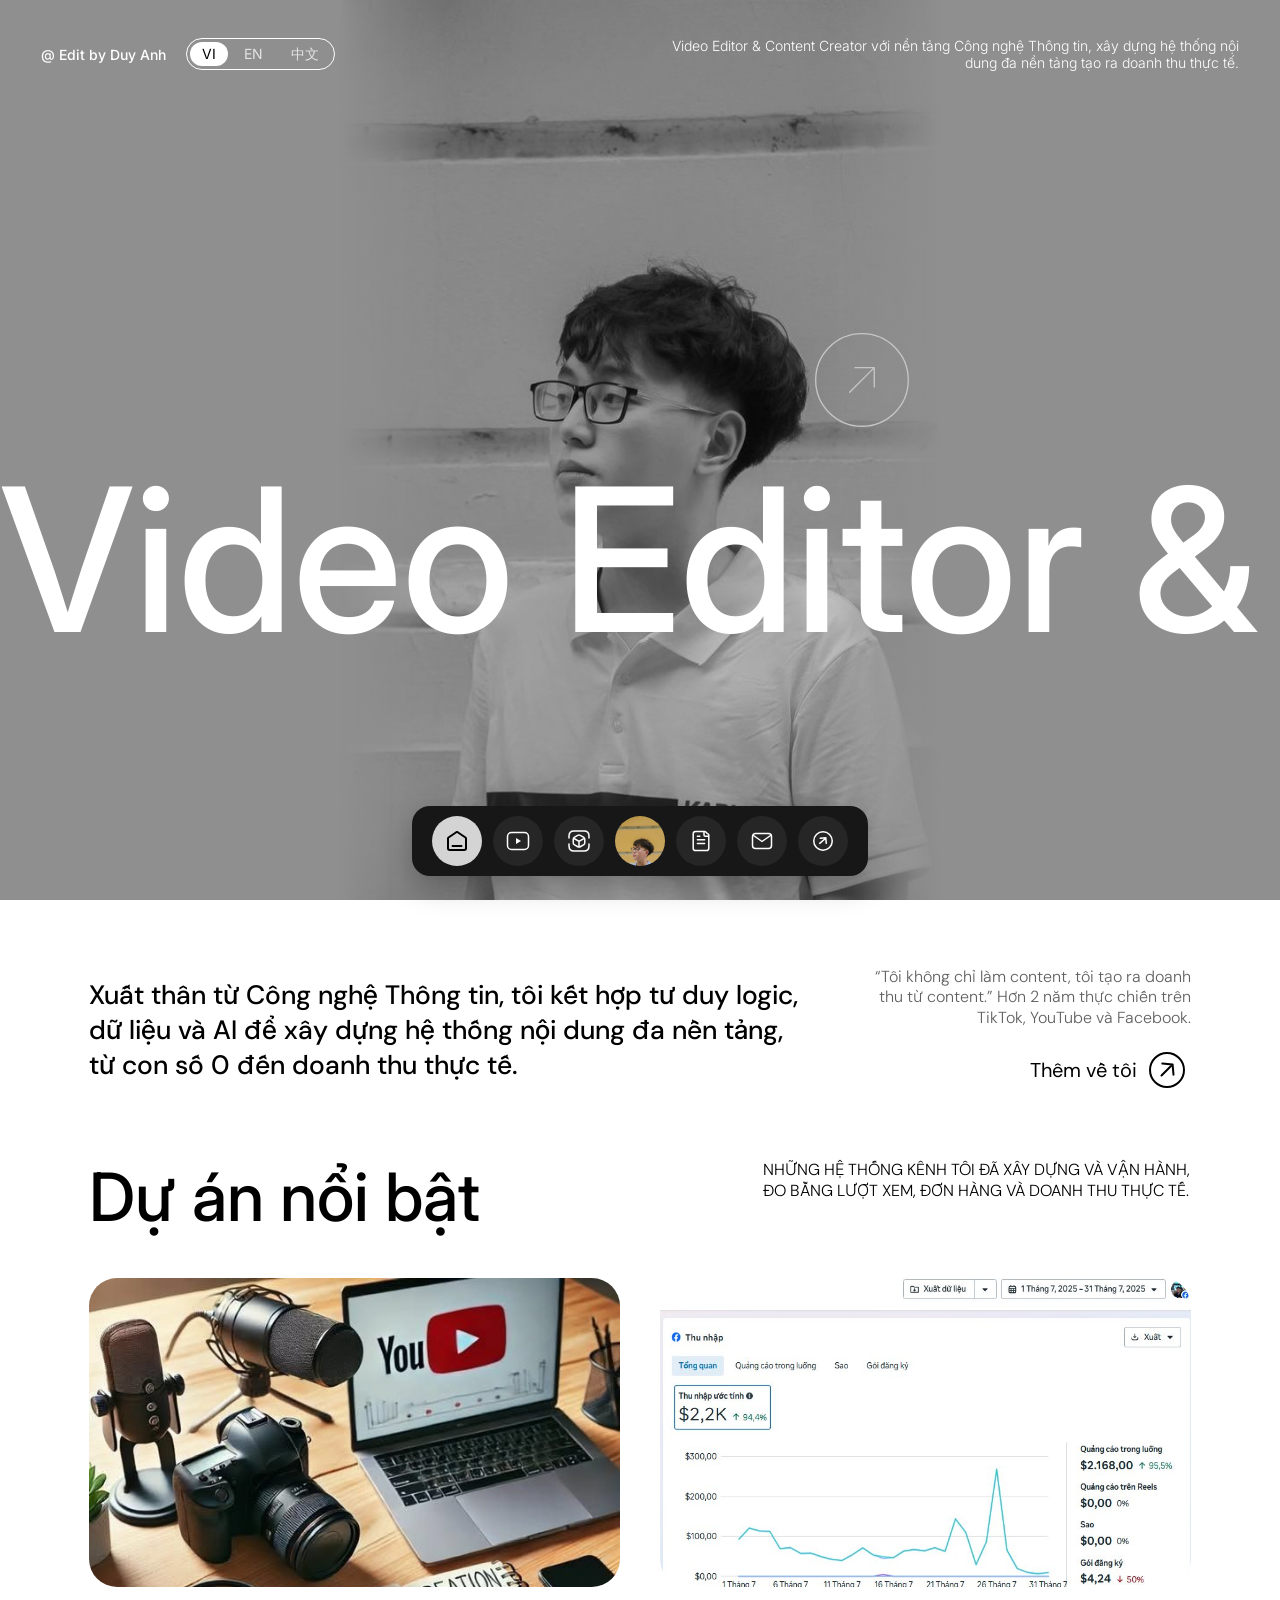
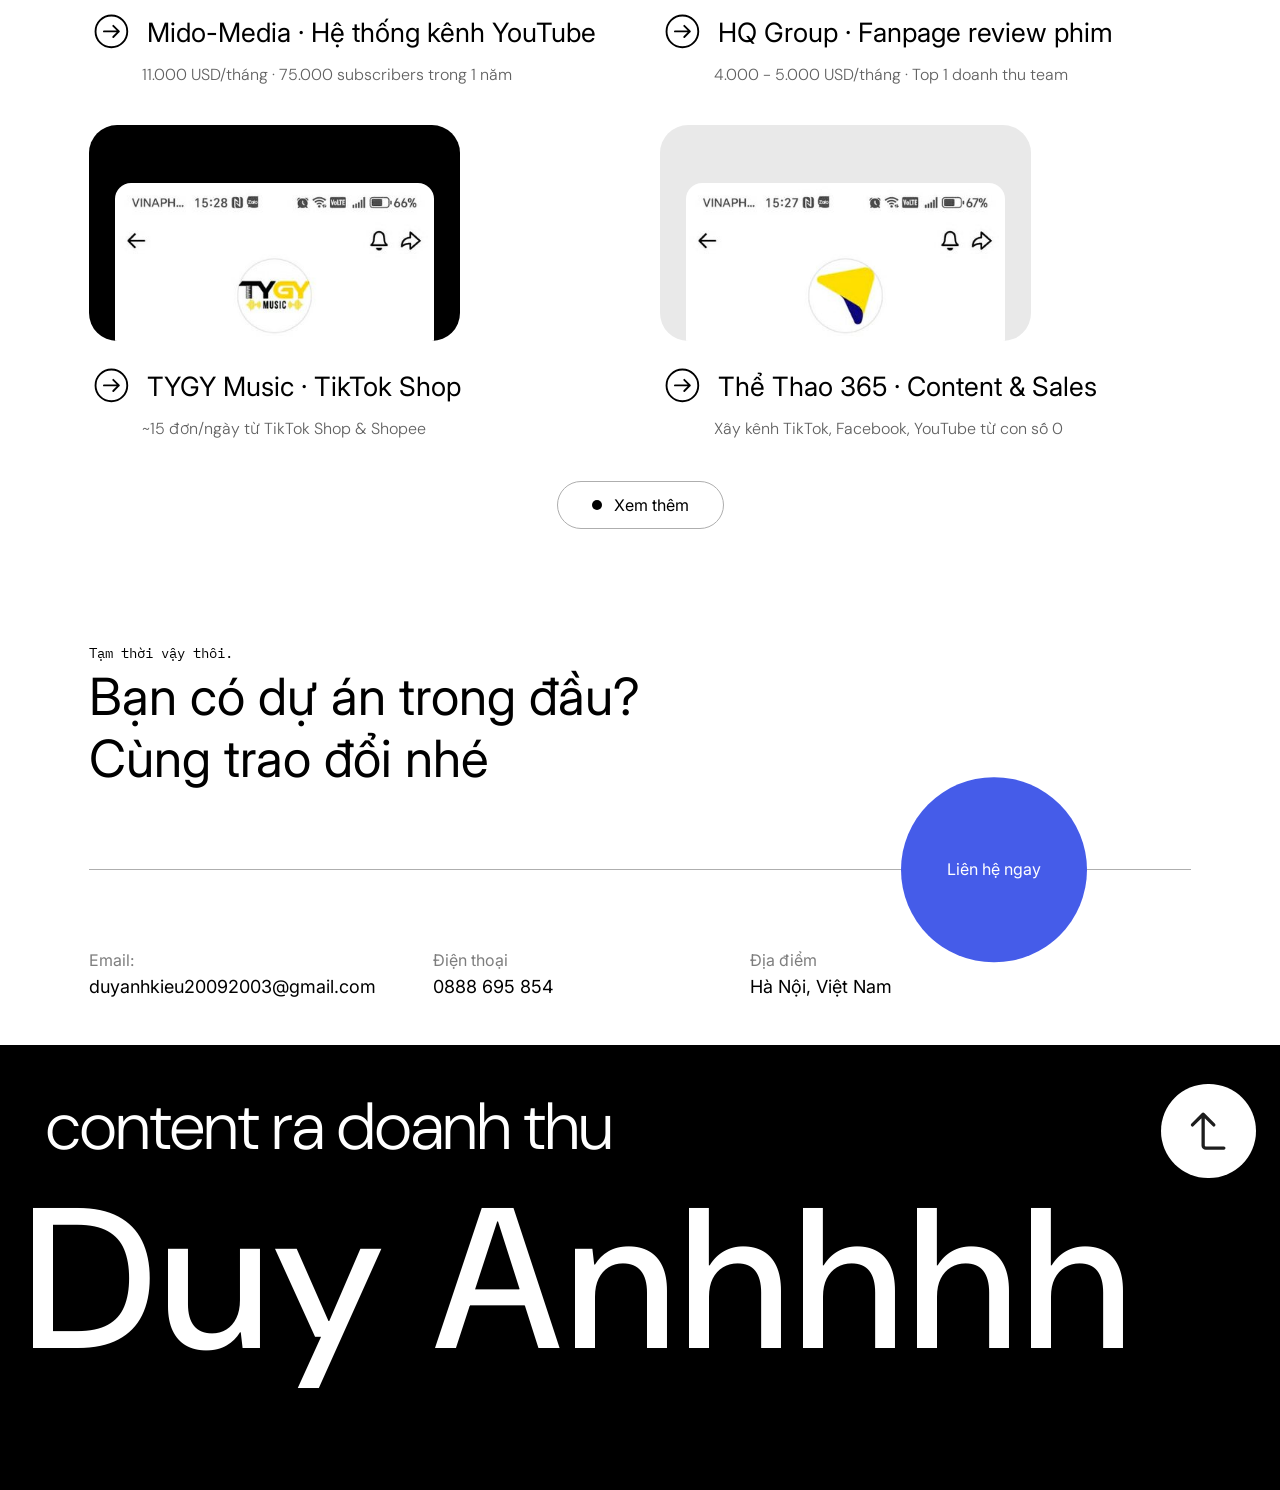
==== index.html @ e6db09b1 "Add Duy Anh portfolio site Three static pages (Home, Skills, Projects) following the Figma Portfolio" ====
<!doctype html>
<html lang="vi">
<head>
  <meta charset="utf-8">
  <meta name="viewport" content="width=device-width, initial-scale=1">
  <title>Kiều Khánh Duy Anh · Video Editor & Content Creator</title>
  <meta name="description" content="Portfolio của Kiều Khánh Duy Anh: Video Editor, Social Media & Content Creator tại Hà Nội.">
  <meta property="og:title" content="Kiều Khánh Duy Anh · Video Editor & Content Creator">
  <meta property="og:image" content="assets/img/portrait.jpg">
  <link rel="preconnect" href="https://fonts.googleapis.com">
  <link rel="preconnect" href="https://fonts.gstatic.com" crossorigin>
  <link href="https://fonts.googleapis.com/css2?family=DM+Sans:opsz,wght@9..40,300;9..40,400;9..40,500&family=IBM+Plex+Mono&family=Inter:wght@300;400;500&family=Noto+Sans+SC:wght@300;400;500&display=swap" rel="stylesheet">
  <link rel="stylesheet" href="styles.css">
</head>
<body data-page="home" id="top">

<!-- Figma: Home / Frame 15 -->
<header class="hero">
  <img class="hero__bg" src="assets/img/portrait.jpg" alt="Kiều Khánh Duy Anh">
  <div class="topbar" data-partial="topbar"></div>
  <a class="hero__arrow" href="projects.html" data-i18n-aria="nav.projects">
    <svg viewBox="0 0 141 141" fill="none"><circle cx="70.5" cy="70.5" r="69.5" stroke="currentColor" stroke-width="2"/><path d="M52 89 89 52M60 52h29v29" stroke="currentColor" stroke-width="2" stroke-linecap="round" stroke-linejoin="round"/></svg>
  </a>
  <div class="marquee" aria-hidden="true">
    <div class="marquee__track">
      <span><span data-i18n="hero.marquee"></span>&nbsp;·&nbsp;</span><span><span data-i18n="hero.marquee"></span>&nbsp;·&nbsp;</span>
    </div>
  </div>
  <h1 class="sr-only">Kiều Khánh Duy Anh · Video Editor &amp; Content Creator</h1>
</header>

<nav class="dock" data-partial="dock"></nav>

<main>
  <!-- Figma: Frame 13 -->
  <section class="section intro" id="about">
    <p class="intro__lead" data-i18n="intro.lead"></p>
    <div class="intro__side">
      <p class="intro__note" data-i18n="intro.note"></p>
      <a class="link-arrow" href="skills.html"><span data-i18n="intro.more"></span>
        <svg class="icon-circle" viewBox="0 0 48 48" fill="none"><circle cx="24" cy="24" r="17" stroke="currentColor" stroke-width="2"/><path d="M18.5 29.5 29.5 18.5m-10.2-1 10.3.9.9 10.3" stroke="currentColor" stroke-width="2" stroke-linecap="round" stroke-linejoin="round"/></svg>
      </a>
    </div>
  </section>

  <!-- Figma: Frame 18 (Impressive Works + Projects Grid) -->
  <section class="section works" id="works">
    <div class="section-head">
      <h2 class="display" data-i18n="works.title"></h2>
      <p class="caps-note" data-i18n="works.note"></p>
    </div>
    <div class="works__grid" data-works></div>
    <a class="btn-pill" href="projects.html"><span class="dot"></span><span data-i18n="works.explore"></span></a>
  </section>

  <!-- Figma: Frame 26 -->
  <section class="section contact" id="contact" data-partial="contact"></section>
</main>

<!-- Figma: Frame 27 -->
<footer class="footer" data-partial="footer"></footer>
<dialog class="lightbox" data-partial="lightbox"></dialog>

<script src="i18n.js"></script>
<script src="main.js"></script>
</body>
</html>
---- styles.css ----
/* Design tokens taken from the Figma "Portfolio (Community)" file.
   Figma canvas is 1920px wide; sizes scale with the viewport and clamp on small screens. */
:root {
  --c-black: #000;
  --c-white: #fff;
  --c-text-muted: #616161;
  --c-label: #7e7e7e;
  --c-border: #aeaeae;
  --c-dock: #171717;
  --c-dock-btn: #262626;
  --c-dock-active: #d4d4d4;
  --c-card-dark: #1e1e1e;
  --c-pill-dark: #141414;
  --c-card-text: #aaa;
  --c-accent: #455ce9;

  --f-display: "Inter", system-ui, sans-serif;
  --f-body: "DM Sans", "Inter", system-ui, sans-serif;
  --f-mono: "IBM Plex Mono", ui-monospace, monospace;

  --gutter: clamp(16px, 6.93vw, 133px);   /* 133 / 1920 */
  --section-y: clamp(56px, 5.2vw, 100px); /* 100 / 1920 */
  --r-card: clamp(20px, 2.19vw, 42px);    /* 42 / 1920 */
  --r-skill: clamp(20px, 1.67vw, 32px);
  --r-pill: 200px;

  --fs-display: clamp(44px, 5.21vw, 100px);
  --fs-lead: clamp(22px, 2.08vw, 40px);
  --fs-note: clamp(16px, 1.15vw, 22px);
  --fs-work: clamp(20px, 2.08vw, 40px);
  --fs-contact: clamp(36px, 4.01vw, 77px);
}

*, *::before, *::after { box-sizing: border-box; }
html { scroll-behavior: smooth; }
body {
  margin: 0;
  background: var(--c-white);
  color: var(--c-black);
  font-family: var(--f-body);
  -webkit-font-smoothing: antialiased;
  overflow-x: hidden;
}
img { display: block; max-width: 100%; }
a { color: inherit; text-decoration: none; }
button { font: inherit; color: inherit; background: none; border: 0; padding: 0; cursor: pointer; text-align: left; }
h1, h2, h3, p, ul, ol, dl, dd { margin: 0; }
ul, ol { padding: 0; list-style: none; }
.sr-only { position: absolute; width: 1px; height: 1px; overflow: hidden; clip: rect(0 0 0 0); white-space: nowrap; }
.mono { font-family: var(--f-mono); font-size: clamp(14px, 1.04vw, 20px); }

.section { padding: var(--section-y) var(--gutter); }
.section-head {
  display: flex; justify-content: space-between; align-items: flex-start; gap: 32px;
  margin-bottom: clamp(32px, 3.44vw, 66px);
}
.display { font-family: var(--f-display); font-weight: 500; font-size: var(--fs-display); line-height: 1.1; }
.caps-note {
  font-weight: 300; font-size: var(--fs-note); text-transform: uppercase;
  max-width: 428px; line-height: 1.3;
}
.icon-circle { width: 48px; height: 48px; flex: none; }

/* ---------- Hero ---------- */
.hero {
  position: relative; height: min(100svh, 972px); min-height: 560px;
  overflow: hidden; background: #8f8f8f; color: var(--c-white);
}
/* Source portrait is 598px wide: keep it centred at full height instead of stretching it. */
.hero__bg {
  position: absolute; left: 50%; bottom: 0; transform: translateX(-50%);
  height: 100%; width: auto; max-width: none; object-fit: cover;
  filter: grayscale(1) contrast(1.05) brightness(.82);
  -webkit-mask-image: linear-gradient(90deg, transparent, #000 18%, #000 82%, transparent);
          mask-image: linear-gradient(90deg, transparent, #000 18%, #000 82%, transparent);
}
.topbar {
  position: relative; z-index: 2;
  display: flex; justify-content: space-between; gap: 24px;
  padding: 37px clamp(16px, 3.2vw, 61px) 0;
  font-family: var(--f-display); font-size: clamp(14px, 1.04vw, 20px);
  color: var(--c-white);
}
.topbar--page { padding-top: clamp(24px, 2.45vw, 47px); }
.topbar--light { color: var(--c-black); }
.topbar__left { display: flex; align-items: center; gap: 20px; flex-wrap: wrap; }
.topbar__brand { font-weight: 500; white-space: nowrap; }
.lang { display: flex; gap: 4px; padding: 3px; border-radius: var(--r-pill); border: 1px solid currentColor; }
.lang button {
  padding: 4px 12px; border-radius: var(--r-pill); font-size: 14px; line-height: 1.2;
  opacity: .75; transition: background .2s, color .2s, opacity .2s;
}
.lang button:hover { opacity: 1; }
.lang button[aria-pressed="true"] { opacity: 1; background: var(--c-white); color: var(--c-black); }
.topbar--light .lang button[aria-pressed="true"] { background: var(--c-black); color: var(--c-white); }
.topbar__tagline { font-weight: 300; text-align: right; max-width: 600px; }
.hero__arrow {
  position: absolute; z-index: 2; left: 63.7%; top: 37%;
  width: clamp(72px, 7.34vw, 141px); color: #c6c6c6; transition: transform .3s, color .3s;
}
.hero__arrow:hover { transform: rotate(45deg); color: var(--c-white); }
.marquee {
  position: absolute; z-index: 1; left: 0; right: 0; top: 48.8%;
  overflow: hidden; pointer-events: none;
}
.marquee__track {
  display: flex; width: max-content; animation: marquee 28s linear infinite;
  font-family: var(--f-display); font-weight: 500;
  font-size: clamp(110px, 15.63vw, 300px); line-height: 1.2; white-space: nowrap;
}
@keyframes marquee { to { transform: translateX(-50%); } }

/* ---------- Dock ---------- */
.dock {
  position: fixed; z-index: 50; left: 50%; bottom: 24px; transform: translateX(-50%);
  display: flex; gap: 11px; padding: 10px 20px;
  background: var(--c-dock); border-radius: 18px;
  box-shadow: 0 10px 30px rgba(0,0,0,.25);
}
.dock__btn {
  width: 50px; height: 50px; border-radius: 31px; flex: none;
  display: grid; place-items: center;
  background: var(--c-dock-btn); color: var(--c-white);
  transition: background .2s, color .2s, transform .2s;
}
.dock__btn svg { width: 24px; height: 24px; }
.dock__btn:hover { transform: translateY(-3px); }
.dock__btn.is-active { background: var(--c-dock-active); color: var(--c-black); }
.dock__btn--avatar { overflow: hidden; background: none; }
.dock__btn--avatar img { width: 100%; height: 100%; object-fit: cover; }
.dock__btn--avatar.is-active { outline: 2px solid var(--c-dock-active); }

/* ---------- Intro ---------- */
.intro {
  display: flex; justify-content: space-between; align-items: center; gap: 48px;
  padding-top: var(--section-y); padding-bottom: 0;
}
.intro__lead { font-weight: 500; font-size: var(--fs-lead); line-height: 1.3; max-width: 1015px; }
.intro__side { max-width: 487px; display: flex; flex-direction: column; align-items: flex-end; gap: 17px; }
.intro__note { font-weight: 300; font-size: var(--fs-note); color: var(--c-text-muted); text-align: right; line-height: 1.3; }
.link-arrow {
  display: inline-flex; align-items: center; gap: 6px;
  font-size: clamp(20px, 1.56vw, 30px);
}
.link-arrow:hover .icon-circle { transform: rotate(45deg); }
.link-arrow .icon-circle { transition: transform .3s; }

/* ---------- Works ---------- */
.works__grid { display: grid; grid-template-columns: 1fr 1fr; gap: 40px; }
.work { display: flex; flex-direction: column; gap: 22px; min-width: 0; }
.work__media {
  display: grid; place-items: center; aspect-ratio: 807 / 470;
  border-radius: var(--r-card); overflow: hidden; background: var(--c-black);
}
.work__media img { width: 100%; height: 100%; object-fit: cover; transition: transform .6s; }
.work:hover .work__media img { transform: scale(1.04); }
.work__media--phone img { width: auto; height: 86%; object-fit: contain; border-radius: 16px; }
.work__media--light { background: #e9e9e9; }
.work__title {
  display: flex; align-items: center; gap: 13px;
  font-family: var(--f-display); font-size: var(--fs-work);
}
.work__title .icon-circle { width: clamp(36px, 3.5vw, 68px); height: auto; transition: transform .3s; }
.work:hover .work__title .icon-circle { transform: rotate(-45deg); }
.work__meta { margin-top: -12px; color: var(--c-text-muted); font-weight: 300; font-size: var(--fs-note); padding-left: clamp(49px, 4.2vw, 81px); }

.btn-pill {
  display: flex; align-items: center; gap: 12px; width: max-content;
  margin: clamp(40px, 3.3vw, 66px) auto 0; padding: 13px 34px;
  border: 1px solid var(--c-border); border-radius: 37px;
  font-family: var(--f-display); font-size: clamp(16px, 1.04vw, 20px);
  transition: background .2s, color .2s;
}
.btn-pill .dot { width: 10px; height: 10px; border-radius: 26px; background: currentColor; }
.btn-pill:hover { background: var(--c-black); color: var(--c-white); }

/* ---------- Projects page (Figma: Projects / Headre) ---------- */
.projects { padding-top: 0; }
.projects__title {
  font-family: var(--f-display); font-weight: 400; font-size: var(--fs-contact); line-height: 1.25;
  max-width: 1078px; margin: clamp(80px, 11.25vw, 216px) 0 clamp(96px, 11.3vw, 216px);
}

/* ---------- Skills page (dark) ---------- */
.skills { background: var(--c-black); color: var(--c-white); padding-bottom: var(--section-y); }
.skills__inner { max-width: calc(1654px + 2 * var(--gutter)); margin: 0 auto; padding: 0 var(--gutter); }
.skills__title {
  font-family: var(--f-display); font-weight: 400; text-align: center;
  font-size: clamp(48px, 6.25vw, 120px); line-height: 1.2;
  max-width: 1212px; margin: clamp(40px, 6vw, 120px) auto clamp(56px, 7vw, 140px);
}
.skills__grid { display: grid; grid-template-columns: repeat(3, 1fr); gap: 20px; }
.skill-card {
  background: var(--c-card-dark); border-radius: var(--r-skill);
  padding: clamp(28px, 2.6vw, 50px) clamp(24px, 2.08vw, 40px);
  display: flex; flex-direction: column; gap: 10px;
}
.skill-card h2 { font-weight: 500; font-size: clamp(22px, 1.46vw, 28px); }
.skill-card p { font-weight: 300; font-size: clamp(16px, 1.04vw, 20px); color: var(--c-card-text); line-height: 1.3; }
.skill-card .mono { color: var(--c-label); font-size: 14px; }
.pills { display: flex; flex-wrap: wrap; gap: 15px 10px; margin-bottom: 20px; }
.pills li {
  height: 50px; display: grid; place-items: center; padding: 0 24px;
  background: var(--c-pill-dark); border-radius: var(--r-pill);
  font-weight: 300; font-size: clamp(16px, 1.04vw, 20px); white-space: nowrap;
}
.skill-card--media img { width: 100%; aspect-ratio: 16 / 9; object-fit: cover; border-radius: 20px; margin-bottom: 20px; }

/* ---------- Contact ---------- */
.contact { padding-top: clamp(48px, 3.44vw, 66px); padding-bottom: clamp(48px, 3.44vw, 66px); }
.contact__title { font-family: var(--f-display); font-weight: 400; font-size: var(--fs-contact); line-height: 1.2; margin-top: 4px; }
.contact__rule { position: relative; height: 1px; background: var(--c-border); margin: clamp(80px, 5.9vw, 113px) 0; }
.cta-circle {
  position: absolute; right: 9.5%; top: 50%; transform: translateY(-50%);
  width: clamp(150px, 14.48vw, 278px); aspect-ratio: 1; border-radius: 50%;
  display: grid; place-items: center;
  background: var(--c-accent); color: var(--c-white);
  font-family: var(--f-display); font-size: clamp(16px, 1.25vw, 24px);
  transition: transform .3s;
}
.cta-circle:hover { transform: translateY(-50%) scale(1.06); }
.contact__info { display: flex; flex-wrap: wrap; gap: 24px 57px; font-family: var(--f-display); }
.contact__info > div { min-width: 260px; }
.contact__info dt { font-size: 16px; color: var(--c-label); }
.contact__info dd { margin-top: 6px; font-size: clamp(18px, 1.25vw, 24px); }
.contact__info a:hover { text-decoration: underline; }

/* ---------- Footer ---------- */
.footer {
  position: relative; background: var(--c-black); color: var(--c-white);
  padding: clamp(32px, 3vw, 57px) clamp(16px, 1.9vw, 36px) clamp(100px, 6vw, 120px);
  overflow: hidden;
}
.footer__tag {
  font-weight: 300; font-size: clamp(32px, 5.21vw, 100px); line-height: 1.3;
  padding-left: clamp(0px, 1.7vw, 33px); padding-right: 160px;
}
.footer__top {
  position: absolute; right: clamp(16px, 1.88vw, 36px); top: clamp(32px, 3vw, 57px);
  width: clamp(72px, 7.4vw, 142px); aspect-ratio: 1; border-radius: 50%;
  background: var(--c-white); display: grid; place-items: center;
  transition: transform .3s;
}
.footer__top svg { width: 51%; transform: rotate(-90deg); }
.footer__top:hover { transform: translateY(-4px); }
.footer__name {
  font-weight: 500; font-size: clamp(76px, 15.63vw, 300px); letter-spacing: 6px;
  line-height: 1.1; white-space: nowrap;
}

/* ---------- Lightbox ---------- */
.lightbox {
  width: min(1400px, calc(100vw - 32px)); max-height: calc(100vh - 32px);
  border: 0; border-radius: var(--r-skill); padding: clamp(24px, 3vw, 48px);
  background: var(--c-card-dark); color: var(--c-white);
}
.lightbox::backdrop { background: rgba(0,0,0,.75); }
.lightbox__title { font-family: var(--f-display); font-weight: 500; font-size: clamp(24px, 2.6vw, 50px); padding-right: 56px; }
.lightbox__sub { margin-top: 8px; color: var(--c-card-text); font-size: var(--fs-note); font-weight: 300; }
.lightbox__info {
  display: grid; grid-template-columns: 3fr minmax(180px, 1fr); gap: 32px;
  margin: 28px 0 32px; padding-top: 28px; border-top: 1px solid #333;
}
.job__list { display: grid; gap: 10px; font-weight: 300; font-size: clamp(16px, 1.04vw, 20px); line-height: 1.45; }
.job__list li { padding-left: 22px; position: relative; }
.job__list li::before { content: ""; position: absolute; left: 0; top: .62em; width: 8px; height: 8px; border-radius: 50%; background: currentColor; }
.job__stats { display: grid; gap: 18px; align-content: start; }
.job__stats strong { display: block; font-family: var(--f-display); font-weight: 500; font-size: clamp(32px, 2.6vw, 50px); line-height: 1; color: #7d8cff; }
.job__stats span { display: block; margin-top: 6px; font-weight: 300; color: var(--c-card-text); font-size: clamp(14px, .94vw, 18px); }
.lightbox__close {
  position: absolute; top: 20px; right: 20px; width: 50px; height: 50px; border-radius: 31px;
  background: var(--c-dock-btn); color: var(--c-white); font-size: 28px; text-align: center;
}
.lightbox__grid { columns: 3 280px; column-gap: 16px; }
.lightbox__grid img { width: 100%; margin-bottom: 16px; border-radius: 16px; break-inside: avoid; background: #fff; }

/* ---------- Responsive ---------- */
/* Chinese: Figma fonts have no CJK glyphs, so put Noto Sans SC first. */
:lang(zh) { --f-display: "Noto Sans SC", "Inter", sans-serif; --f-body: "Noto Sans SC", "DM Sans", sans-serif; }

@media (max-width: 1100px) {
  .skills__grid { grid-template-columns: 1fr 1fr; }
  .lightbox__info { grid-template-columns: 1fr; }
  .job__stats { grid-auto-flow: column; justify-content: start; gap: 40px; }
}
@media (max-width: 760px) {
  .topbar__tagline { display: none; }
  .intro, .section-head { flex-direction: column; align-items: flex-start; }
  .intro__side { align-items: flex-start; }
  .intro__note { text-align: left; }
  .works__grid, .skills__grid { grid-template-columns: 1fr; }
  .work__meta { padding-left: 0; margin-top: -10px; }
  .dock { gap: 6px; padding: 8px 10px; bottom: 16px; }
  .dock__btn { width: 40px; height: 40px; }
  .dock__btn svg { width: 20px; height: 20px; }
  .contact__rule { margin: 90px 0 90px; }
  .cta-circle { right: 0; width: 130px; }
  .pills li { height: 42px; padding: 0 18px; }
  .footer__tag { padding-right: 90px; }
}
@media (prefers-reduced-motion: reduce) {
  html { scroll-behavior: auto; }
  .marquee__track { animation: none; }
}
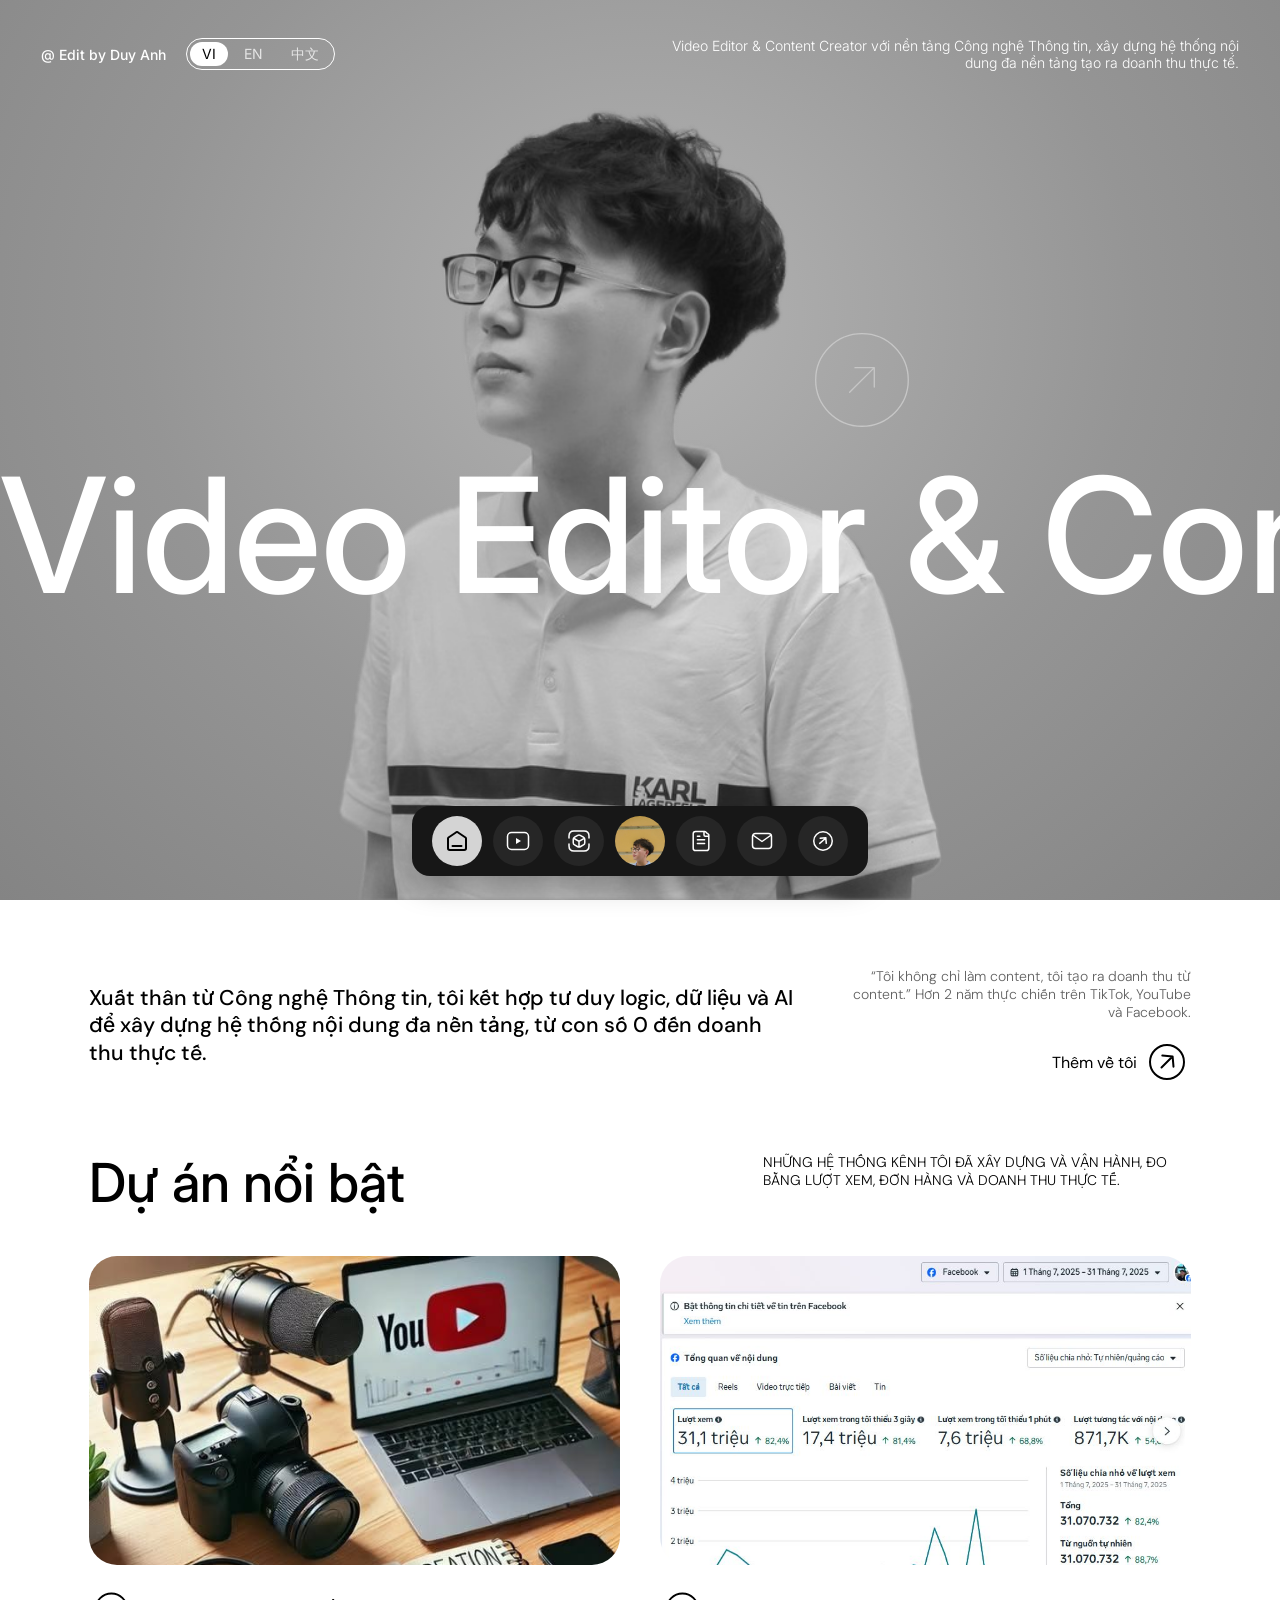
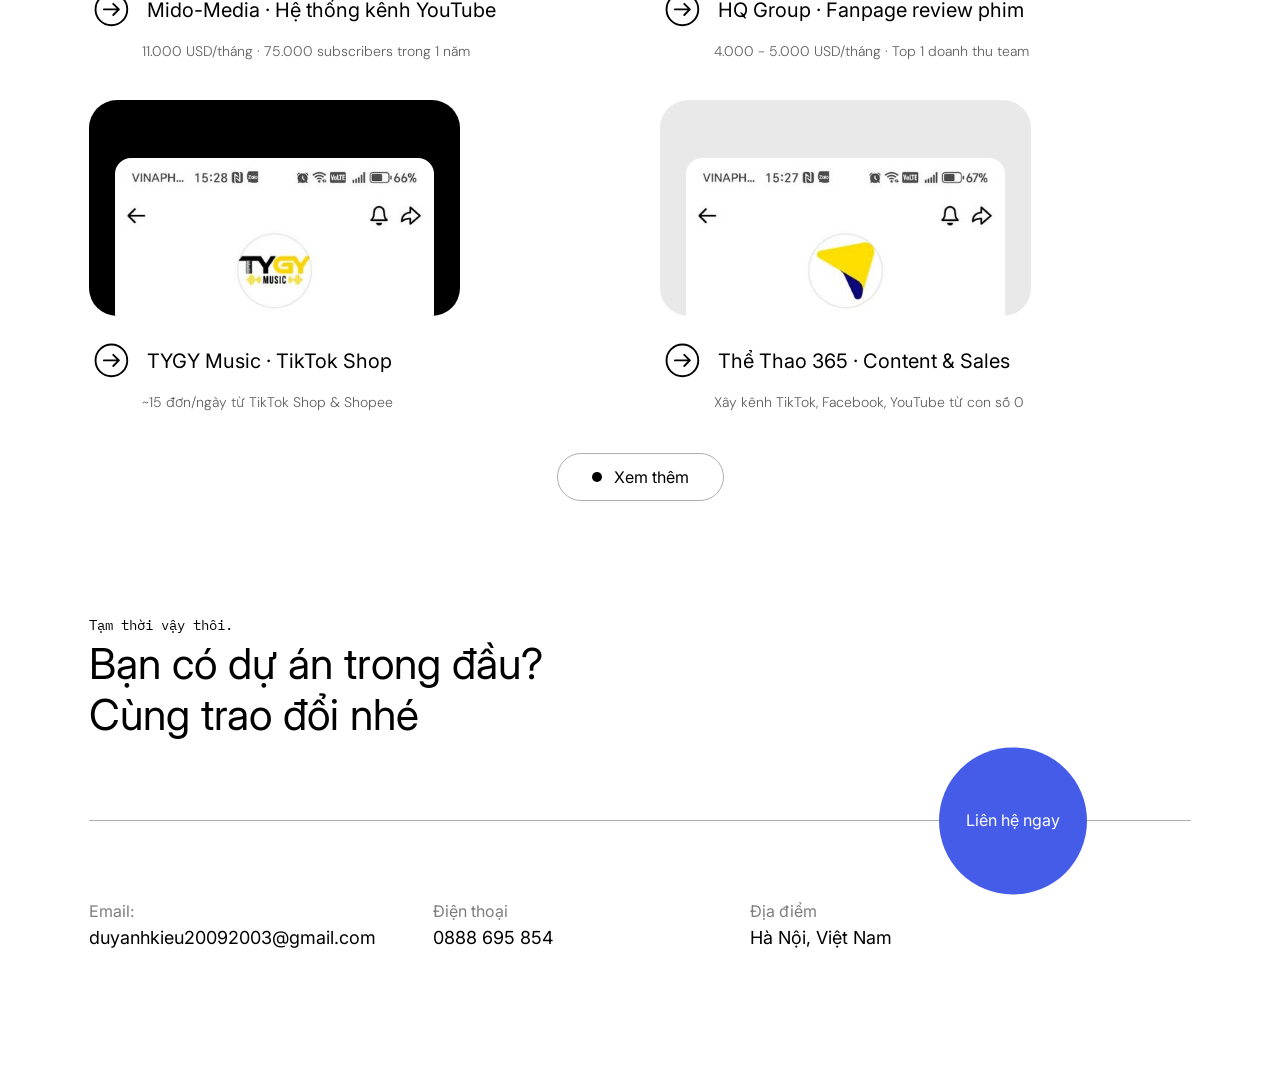
==== commit 34222c4e: "Fix hero, type scale and add PDF evidence - Hero uses a background-removed portrait on a gray backdr" ====
--- a/index.html
+++ b/index.html
@@ -16,7 +16,7 @@
 
 <!-- Figma: Home / Frame 15 -->
 <header class="hero">
-  <img class="hero__bg" src="assets/img/portrait.jpg" alt="Kiều Khánh Duy Anh">
+  <img class="hero__bg" src="assets/img/portrait-cutout.png" alt="Kiều Khánh Duy Anh">
   <div class="topbar" data-partial="topbar"></div>
   <a class="hero__arrow" href="projects.html" data-i18n-aria="nav.projects">
     <svg viewBox="0 0 141 141" fill="none"><circle cx="70.5" cy="70.5" r="69.5" stroke="currentColor" stroke-width="2"/><path d="M52 89 89 52M60 52h29v29" stroke="currentColor" stroke-width="2" stroke-linecap="round" stroke-linejoin="round"/></svg>
@@ -57,8 +57,6 @@
   <section class="section contact" id="contact" data-partial="contact"></section>
 </main>
 
-<!-- Figma: Frame 27 -->
-<footer class="footer" data-partial="footer"></footer>
 <dialog class="lightbox" data-partial="lightbox"></dialog>
 
 <script src="i18n.js"></script>
--- a/styles.css
+++ b/styles.css
@@ -24,11 +24,11 @@
   --r-skill: clamp(20px, 1.67vw, 32px);
   --r-pill: 200px;
 
-  --fs-display: clamp(44px, 5.21vw, 100px);
-  --fs-lead: clamp(22px, 2.08vw, 40px);
-  --fs-note: clamp(16px, 1.15vw, 22px);
-  --fs-work: clamp(20px, 2.08vw, 40px);
-  --fs-contact: clamp(36px, 4.01vw, 77px);
+  --fs-display: clamp(32px, 4.2vw, 80px);
+  --fs-lead: clamp(18px, 1.67vw, 32px);
+  --fs-note: clamp(14px, 1.04vw, 20px);
+  --fs-work: clamp(18px, 1.56vw, 30px);
+  --fs-contact: clamp(28px, 3.33vw, 64px);
 }
 
 *, *::before, *::after { box-sizing: border-box; }
@@ -64,15 +64,13 @@
 /* ---------- Hero ---------- */
 .hero {
   position: relative; height: min(100svh, 972px); min-height: 560px;
-  overflow: hidden; background: #8f8f8f; color: var(--c-white);
-}
-/* Source portrait is 598px wide: keep it centred at full height instead of stretching it. */
+  overflow: hidden; color: var(--c-white);
+  background: radial-gradient(ellipse at 50% 35%, #b4b4b4 0%, #959595 55%, #848484 100%);
+}
+/* Background-removed grayscale portrait, anchored to the bottom like the Figma hero. */
 .hero__bg {
   position: absolute; left: 50%; bottom: 0; transform: translateX(-50%);
-  height: 100%; width: auto; max-width: none; object-fit: cover;
-  filter: grayscale(1) contrast(1.05) brightness(.82);
-  -webkit-mask-image: linear-gradient(90deg, transparent, #000 18%, #000 82%, transparent);
-          mask-image: linear-gradient(90deg, transparent, #000 18%, #000 82%, transparent);
+  height: 88%; width: auto; max-width: none;
 }
 .topbar {
   position: relative; z-index: 2;
@@ -106,7 +104,7 @@
 .marquee__track {
   display: flex; width: max-content; animation: marquee 28s linear infinite;
   font-family: var(--f-display); font-weight: 500;
-  font-size: clamp(110px, 15.63vw, 300px); line-height: 1.2; white-space: nowrap;
+  font-size: clamp(64px, 12.5vw, 240px); line-height: 1.2; white-space: nowrap;
 }
 @keyframes marquee { to { transform: translateX(-50%); } }
 
@@ -140,7 +138,7 @@
 .intro__note { font-weight: 300; font-size: var(--fs-note); color: var(--c-text-muted); text-align: right; line-height: 1.3; }
 .link-arrow {
   display: inline-flex; align-items: center; gap: 6px;
-  font-size: clamp(20px, 1.56vw, 30px);
+  font-size: clamp(16px, 1.25vw, 24px);
 }
 .link-arrow:hover .icon-circle { transform: rotate(45deg); }
 .link-arrow .icon-circle { transition: transform .3s; }
@@ -186,7 +184,7 @@
 .skills__inner { max-width: calc(1654px + 2 * var(--gutter)); margin: 0 auto; padding: 0 var(--gutter); }
 .skills__title {
   font-family: var(--f-display); font-weight: 400; text-align: center;
-  font-size: clamp(48px, 6.25vw, 120px); line-height: 1.2;
+  font-size: clamp(34px, 5vw, 96px); line-height: 1.2;
   max-width: 1212px; margin: clamp(40px, 6vw, 120px) auto clamp(56px, 7vw, 140px);
 }
 .skills__grid { display: grid; grid-template-columns: repeat(3, 1fr); gap: 20px; }
@@ -195,24 +193,24 @@
   padding: clamp(28px, 2.6vw, 50px) clamp(24px, 2.08vw, 40px);
   display: flex; flex-direction: column; gap: 10px;
 }
-.skill-card h2 { font-weight: 500; font-size: clamp(22px, 1.46vw, 28px); }
-.skill-card p { font-weight: 300; font-size: clamp(16px, 1.04vw, 20px); color: var(--c-card-text); line-height: 1.3; }
+.skill-card h2 { font-weight: 500; font-size: clamp(20px, 1.25vw, 24px); }
+.skill-card p { font-weight: 300; font-size: clamp(15px, .94vw, 18px); color: var(--c-card-text); line-height: 1.3; }
 .skill-card .mono { color: var(--c-label); font-size: 14px; }
 .pills { display: flex; flex-wrap: wrap; gap: 15px 10px; margin-bottom: 20px; }
 .pills li {
   height: 50px; display: grid; place-items: center; padding: 0 24px;
   background: var(--c-pill-dark); border-radius: var(--r-pill);
-  font-weight: 300; font-size: clamp(16px, 1.04vw, 20px); white-space: nowrap;
+  font-weight: 300; font-size: clamp(14px, .94vw, 18px); white-space: nowrap;
 }
 .skill-card--media img { width: 100%; aspect-ratio: 16 / 9; object-fit: cover; border-radius: 20px; margin-bottom: 20px; }
 
 /* ---------- Contact ---------- */
-.contact { padding-top: clamp(48px, 3.44vw, 66px); padding-bottom: clamp(48px, 3.44vw, 66px); }
+.contact { padding-top: clamp(48px, 3.44vw, 66px); padding-bottom: 140px; }
 .contact__title { font-family: var(--f-display); font-weight: 400; font-size: var(--fs-contact); line-height: 1.2; margin-top: 4px; }
 .contact__rule { position: relative; height: 1px; background: var(--c-border); margin: clamp(80px, 5.9vw, 113px) 0; }
 .cta-circle {
   position: absolute; right: 9.5%; top: 50%; transform: translateY(-50%);
-  width: clamp(150px, 14.48vw, 278px); aspect-ratio: 1; border-radius: 50%;
+  width: clamp(120px, 11.5vw, 220px); aspect-ratio: 1; border-radius: 50%;
   display: grid; place-items: center;
   background: var(--c-accent); color: var(--c-white);
   font-family: var(--f-display); font-size: clamp(16px, 1.25vw, 24px);
@@ -225,29 +223,6 @@
 .contact__info dd { margin-top: 6px; font-size: clamp(18px, 1.25vw, 24px); }
 .contact__info a:hover { text-decoration: underline; }
 
-/* ---------- Footer ---------- */
-.footer {
-  position: relative; background: var(--c-black); color: var(--c-white);
-  padding: clamp(32px, 3vw, 57px) clamp(16px, 1.9vw, 36px) clamp(100px, 6vw, 120px);
-  overflow: hidden;
-}
-.footer__tag {
-  font-weight: 300; font-size: clamp(32px, 5.21vw, 100px); line-height: 1.3;
-  padding-left: clamp(0px, 1.7vw, 33px); padding-right: 160px;
-}
-.footer__top {
-  position: absolute; right: clamp(16px, 1.88vw, 36px); top: clamp(32px, 3vw, 57px);
-  width: clamp(72px, 7.4vw, 142px); aspect-ratio: 1; border-radius: 50%;
-  background: var(--c-white); display: grid; place-items: center;
-  transition: transform .3s;
-}
-.footer__top svg { width: 51%; transform: rotate(-90deg); }
-.footer__top:hover { transform: translateY(-4px); }
-.footer__name {
-  font-weight: 500; font-size: clamp(76px, 15.63vw, 300px); letter-spacing: 6px;
-  line-height: 1.1; white-space: nowrap;
-}
-
 /* ---------- Lightbox ---------- */
 .lightbox {
   width: min(1400px, calc(100vw - 32px)); max-height: calc(100vh - 32px);
@@ -255,7 +230,7 @@
   background: var(--c-card-dark); color: var(--c-white);
 }
 .lightbox::backdrop { background: rgba(0,0,0,.75); }
-.lightbox__title { font-family: var(--f-display); font-weight: 500; font-size: clamp(24px, 2.6vw, 50px); padding-right: 56px; }
+.lightbox__title { font-family: var(--f-display); font-weight: 500; font-size: clamp(22px, 2.08vw, 40px); padding-right: 56px; }
 .lightbox__sub { margin-top: 8px; color: var(--c-card-text); font-size: var(--fs-note); font-weight: 300; }
 .lightbox__info {
   display: grid; grid-template-columns: 3fr minmax(180px, 1fr); gap: 32px;
@@ -265,14 +240,18 @@
 .job__list li { padding-left: 22px; position: relative; }
 .job__list li::before { content: ""; position: absolute; left: 0; top: .62em; width: 8px; height: 8px; border-radius: 50%; background: currentColor; }
 .job__stats { display: grid; gap: 18px; align-content: start; }
-.job__stats strong { display: block; font-family: var(--f-display); font-weight: 500; font-size: clamp(32px, 2.6vw, 50px); line-height: 1; color: #7d8cff; }
+.job__stats strong { display: block; font-family: var(--f-display); font-weight: 500; font-size: clamp(28px, 2.08vw, 40px); line-height: 1; color: #7d8cff; }
 .job__stats span { display: block; margin-top: 6px; font-weight: 300; color: var(--c-card-text); font-size: clamp(14px, .94vw, 18px); }
 .lightbox__close {
   position: absolute; top: 20px; right: 20px; width: 50px; height: 50px; border-radius: 31px;
   background: var(--c-dock-btn); color: var(--c-white); font-size: 28px; text-align: center;
 }
 .lightbox__grid { columns: 3 280px; column-gap: 16px; }
-.lightbox__grid img { width: 100%; margin-bottom: 16px; border-radius: 16px; break-inside: avoid; background: #fff; }
+.lightbox__label { font-family: var(--f-mono); font-weight: 400; font-size: 14px; color: var(--c-card-text); text-transform: uppercase; margin-bottom: 16px; }
+.lightbox__grid figure { margin: 0 0 20px; break-inside: avoid; }
+.lightbox__grid img { width: 100%; border-radius: 16px; background: #fff; }
+.lightbox__grid figcaption { margin-top: 8px; font-size: 15px; line-height: 1.4; }
+.lightbox__grid figcaption span { display: block; margin-top: 2px; font-family: var(--f-mono); font-size: 12px; color: var(--c-label); }
 
 /* ---------- Responsive ---------- */
 /* Chinese: Figma fonts have no CJK glyphs, so put Noto Sans SC first. */
@@ -296,7 +275,6 @@
   .contact__rule { margin: 90px 0 90px; }
   .cta-circle { right: 0; width: 130px; }
   .pills li { height: 42px; padding: 0 18px; }
-  .footer__tag { padding-right: 90px; }
 }
 @media (prefers-reduced-motion: reduce) {
   html { scroll-behavior: auto; }
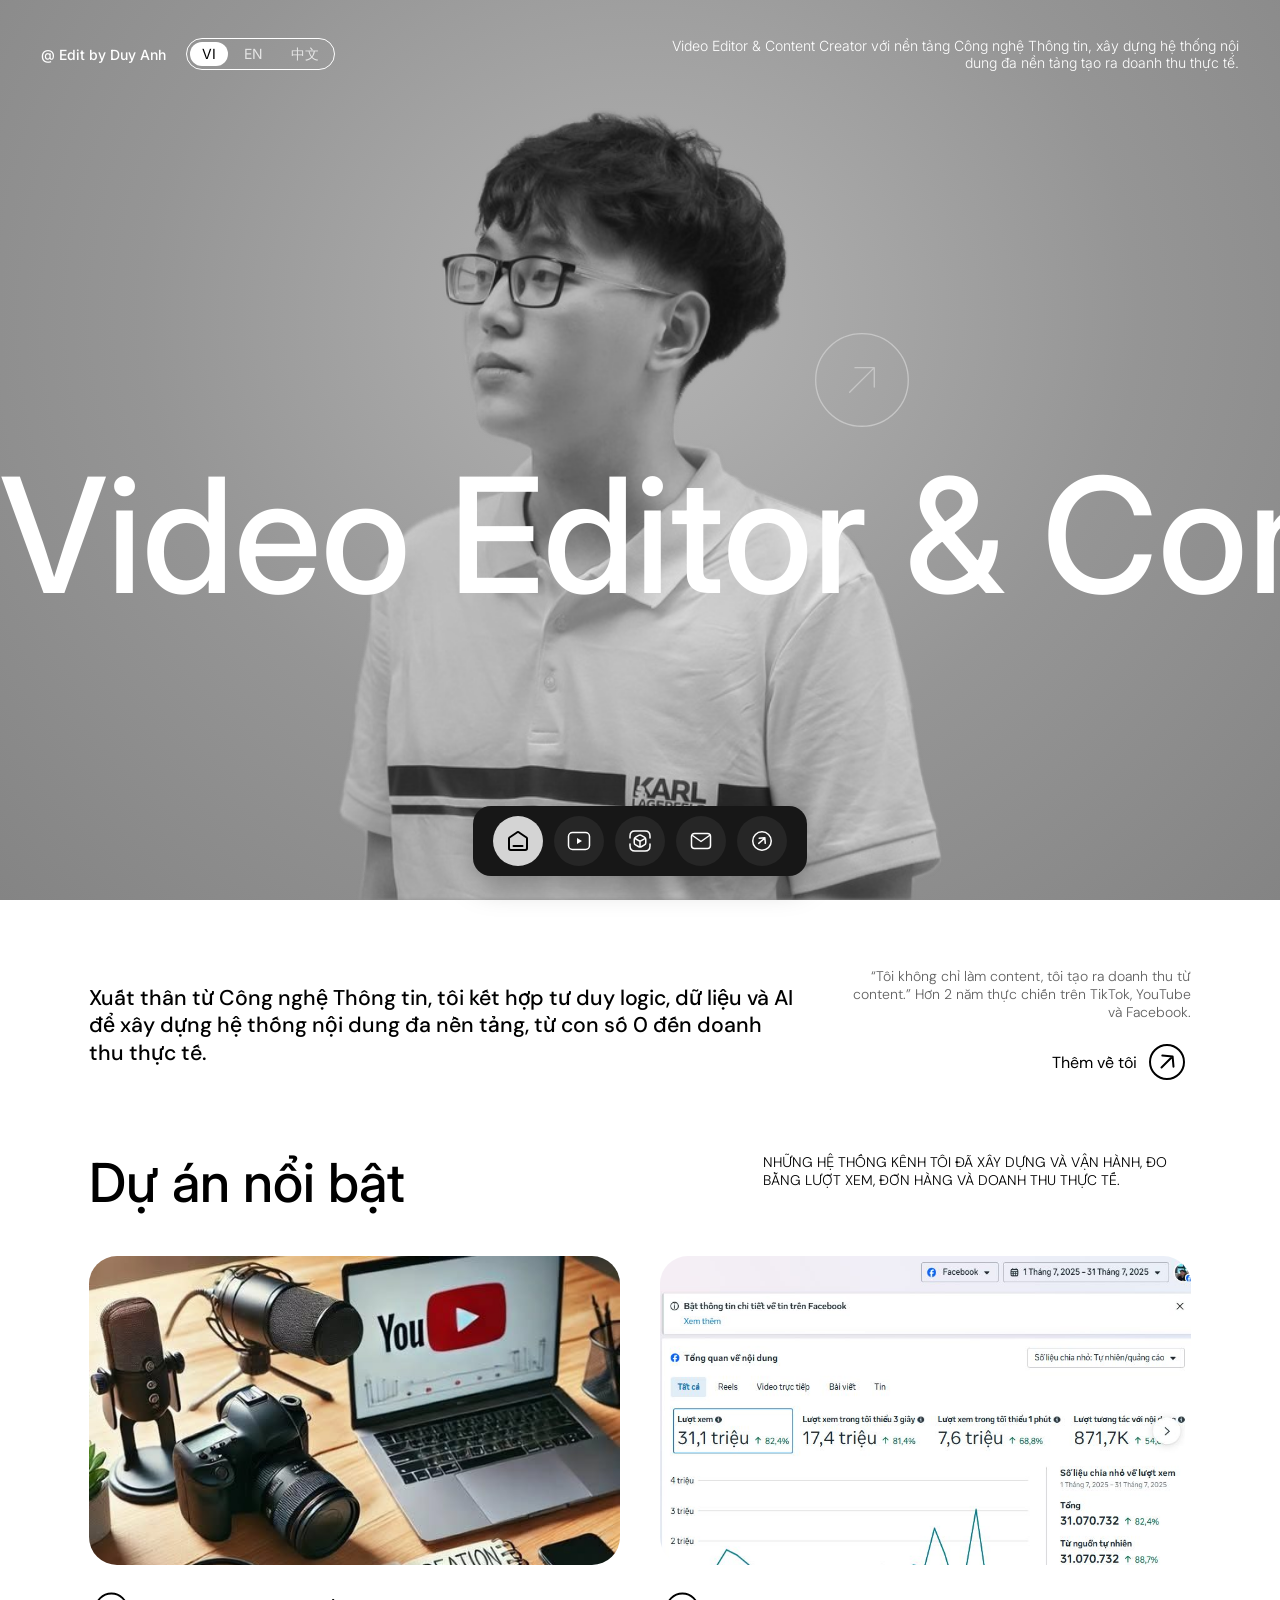
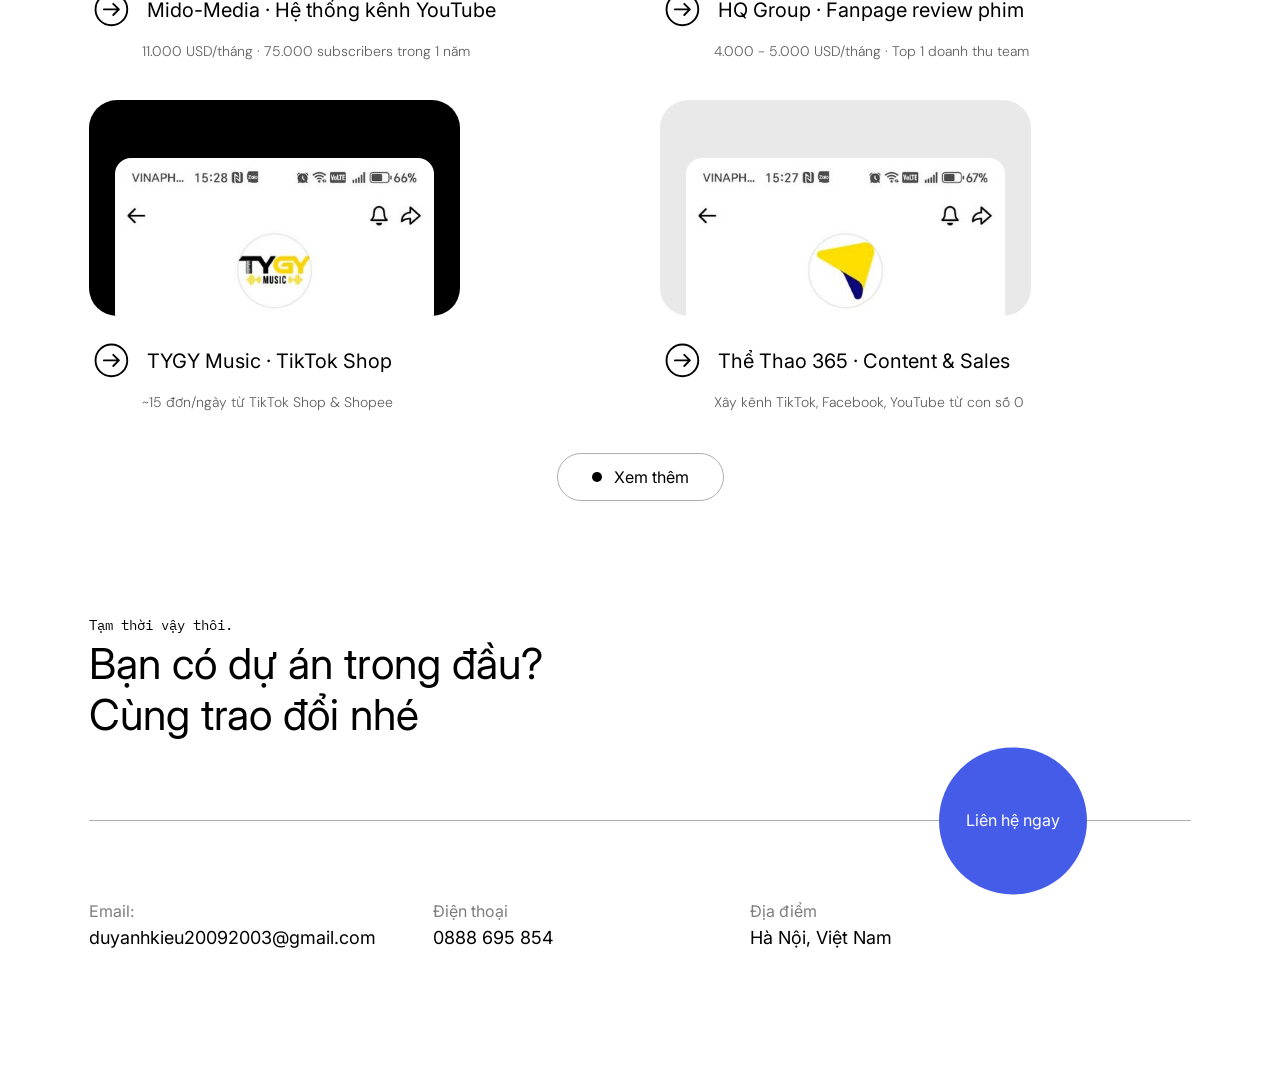
==== commit 2eefabcb: "Redesign skills page and trim navigation - Skills page uses round logo tiles like the Figma file ins" ====
--- a/index.html
+++ b/index.html
@@ -23,7 +23,7 @@
   </a>
   <div class="marquee" aria-hidden="true">
     <div class="marquee__track">
-      <span><span data-i18n="hero.marquee"></span>&nbsp;·&nbsp;</span><span><span data-i18n="hero.marquee"></span>&nbsp;·&nbsp;</span>
+      <span><span data-i18n="hero.marquee"></span><span class="marquee__sep">&nbsp;·&nbsp;</span></span><span><span data-i18n="hero.marquee"></span><span class="marquee__sep">&nbsp;·&nbsp;</span></span>
     </div>
   </div>
   <h1 class="sr-only">Kiều Khánh Duy Anh · Video Editor &amp; Content Creator</h1>
--- a/styles.css
+++ b/styles.css
@@ -124,9 +124,6 @@
 .dock__btn svg { width: 24px; height: 24px; }
 .dock__btn:hover { transform: translateY(-3px); }
 .dock__btn.is-active { background: var(--c-dock-active); color: var(--c-black); }
-.dock__btn--avatar { overflow: hidden; background: none; }
-.dock__btn--avatar img { width: 100%; height: 100%; object-fit: cover; }
-.dock__btn--avatar.is-active { outline: 2px solid var(--c-dock-active); }
 
 /* ---------- Intro ---------- */
 .intro {
@@ -185,23 +182,105 @@
 .skills__title {
   font-family: var(--f-display); font-weight: 400; text-align: center;
   font-size: clamp(34px, 5vw, 96px); line-height: 1.2;
-  max-width: 1212px; margin: clamp(40px, 6vw, 120px) auto clamp(56px, 7vw, 140px);
-}
-.skills__grid { display: grid; grid-template-columns: repeat(3, 1fr); gap: 20px; }
+  max-width: 1212px; margin: clamp(40px, 6vw, 120px) auto 20px;
+}
+.skills__lead {
+  max-width: 640px; margin: 0 auto clamp(48px, 5vw, 96px); text-align: center;
+  font-weight: 300; font-size: var(--fs-note); color: var(--c-card-text); line-height: 1.4;
+}
+
+/* Stats strip */
+.stats { display: grid; grid-template-columns: repeat(4, 1fr); gap: 20px; margin-bottom: 20px; }
+.stat {
+  background: var(--c-card-dark); border-radius: var(--r-skill);
+  padding: clamp(24px, 2.08vw, 40px); display: flex; flex-direction: column; gap: 8px;
+}
+.stat__num {
+  font-family: var(--f-display); font-weight: 500; line-height: 1;
+  font-size: clamp(40px, 4.2vw, 80px); font-variant-numeric: tabular-nums;
+  background: linear-gradient(120deg, #fff 30%, #9aa6ff); -webkit-background-clip: text; background-clip: text; color: transparent;
+}
+.stat__label { font-weight: 300; font-size: clamp(14px, .94vw, 18px); color: var(--c-card-text); line-height: 1.3; }
+.stat { min-width: 0; }
+.stat__src { margin-top: auto; padding-top: 8px; font-family: var(--f-mono); font-size: 12px; color: var(--c-label); }
+
+/* Bento of skill cards */
+.bento { display: grid; grid-template-columns: repeat(3, 1fr); gap: 20px; }
+.bento--2 { grid-template-columns: 1fr 1fr; margin-top: 20px; }
+.skill-card--wide { grid-column: span 2; }
 .skill-card {
+  position: relative; overflow: hidden; isolation: isolate;
   background: var(--c-card-dark); border-radius: var(--r-skill);
   padding: clamp(28px, 2.6vw, 50px) clamp(24px, 2.08vw, 40px);
   display: flex; flex-direction: column; gap: 10px;
-}
+  border: 1px solid transparent; transition: border-color .3s, transform .3s;
+}
+/* Spotlight that follows the cursor (set by skills.js) */
+.skill-card::before {
+  content: ""; position: absolute; inset: 0; z-index: -1; opacity: 0; transition: opacity .3s;
+  background: radial-gradient(420px circle at var(--x, 50%) var(--y, 50%), rgba(140, 155, 255, .16), transparent 45%);
+}
+.skill-card:hover { border-color: #2e2e2e; transform: translateY(-4px); }
+.skill-card:hover::before { opacity: 1; }
 .skill-card h2 { font-weight: 500; font-size: clamp(20px, 1.25vw, 24px); }
-.skill-card p { font-weight: 300; font-size: clamp(15px, .94vw, 18px); color: var(--c-card-text); line-height: 1.3; }
+.skill-card p { font-weight: 300; font-size: clamp(15px, .94vw, 18px); color: var(--c-card-text); line-height: 1.35; max-width: 640px; }
 .skill-card .mono { color: var(--c-label); font-size: 14px; }
-.pills { display: flex; flex-wrap: wrap; gap: 15px 10px; margin-bottom: 20px; }
-.pills li {
-  height: 50px; display: grid; place-items: center; padding: 0 24px;
-  background: var(--c-pill-dark); border-radius: var(--r-pill);
-  font-weight: 300; font-size: clamp(14px, .94vw, 18px); white-space: nowrap;
-}
+
+/* Round logo tiles (Figma: Frame 38, 100px dark circles) */
+.tiles { display: flex; flex-wrap: wrap; gap: clamp(12px, 1.5vw, 30px); margin-bottom: 24px; }
+.tile {
+  position: relative; flex: none;
+  width: clamp(64px, 5.2vw, 100px); aspect-ratio: 1; border-radius: 50%;
+  display: grid; place-items: center; background: var(--c-pill-dark); color: var(--c-white);
+  transition: transform .3s cubic-bezier(.3, 1.6, .5, 1), background .3s, box-shadow .3s;
+}
+.tile img, .tile svg { width: 46%; height: 46%; }
+.tile:hover { transform: translateY(-6px) scale(1.08); background: #222; box-shadow: 0 10px 30px rgba(0,0,0,.5); }
+/* Name tooltip */
+.tile[data-tip]::after {
+  content: attr(data-tip); position: absolute; bottom: calc(100% + 10px); left: 50%;
+  transform: translate(-50%, 6px); opacity: 0; pointer-events: none; white-space: nowrap;
+  padding: 6px 12px; border-radius: 10px; background: var(--c-white); color: var(--c-black);
+  font-size: 13px; font-weight: 400; transition: opacity .2s, transform .2s;
+}
+.tile[data-tip]:hover::after { opacity: 1; transform: translate(-50%, 0); }
+
+/* Soft skills: icon above label */
+.soft { display: flex; flex-wrap: wrap; gap: 24px clamp(16px, 2vw, 40px); margin-bottom: 24px; }
+.soft li { display: flex; flex-direction: column; align-items: center; gap: 10px; width: clamp(88px, 7vw, 130px); text-align: center; font-weight: 300; font-size: 14px; line-height: 1.3; color: var(--c-card-text); }
+
+/* Workflow stepper */
+.flow {
+  margin: 20px 0 0; padding: clamp(28px, 2.6vw, 50px) clamp(24px, 2.08vw, 40px);
+  background: var(--c-card-dark); border-radius: var(--r-skill);
+}
+.flow__head { display: flex; justify-content: space-between; align-items: baseline; gap: 16px; margin-bottom: 28px; }
+.flow__title { font-family: var(--f-display); font-weight: 400; font-size: clamp(26px, 2.5vw, 48px); }
+.flow__hint { color: var(--c-label); font-size: 13px; }
+.flow__steps { display: grid; grid-template-columns: repeat(5, 1fr); gap: 10px; counter-reset: step; }
+.flow__step {
+  position: relative; display: flex; flex-direction: column; gap: 10px; padding: 18px 18px 22px;
+  border-radius: 20px; background: var(--c-pill-dark); color: var(--c-card-text);
+  transition: background .3s, color .3s;
+}
+.flow__step::after {
+  content: ""; position: absolute; left: 18px; right: 18px; bottom: 12px; height: 2px; border-radius: 2px;
+  background: #2a2a2a;
+}
+.flow__step[aria-selected="true"] { background: var(--c-white); color: var(--c-black); }
+.flow__step[aria-selected="true"]::after { background: var(--c-accent); }
+.flow__step:hover:not([aria-selected="true"]) { background: #1f1f1f; color: var(--c-white); }
+.flow__num { font-family: var(--f-mono); font-size: 13px; opacity: .7; }
+.flow__name { font-size: clamp(15px, 1.04vw, 20px); font-weight: 500; line-height: 1.25; }
+.flow__panel {
+  display: flex; justify-content: space-between; align-items: center; gap: 32px; flex-wrap: wrap;
+  margin-top: 28px; min-height: 110px;
+}
+.flow__panel .tiles { margin: 0; }
+.flow__desc { max-width: 620px; font-weight: 300; font-size: clamp(16px, 1.25vw, 24px); line-height: 1.4; }
+.flow__panel.is-in { animation: fadeUp .45s ease both; }
+@keyframes fadeUp { from { opacity: 0; transform: translateY(10px); } to { opacity: 1; transform: none; } }
+
 .skill-card--media img { width: 100%; aspect-ratio: 16 / 9; object-fit: cover; border-radius: 20px; margin-bottom: 20px; }
 
 /* ---------- Contact ---------- */
@@ -258,7 +337,9 @@
 :lang(zh) { --f-display: "Noto Sans SC", "Inter", sans-serif; --f-body: "Noto Sans SC", "DM Sans", sans-serif; }
 
 @media (max-width: 1100px) {
-  .skills__grid { grid-template-columns: 1fr 1fr; }
+  .bento { grid-template-columns: 1fr 1fr; }
+  .stats { grid-template-columns: 1fr 1fr; }
+  .flow__steps { grid-template-columns: repeat(3, 1fr); }
   .lightbox__info { grid-template-columns: 1fr; }
   .job__stats { grid-auto-flow: column; justify-content: start; gap: 40px; }
 }
@@ -267,16 +348,24 @@
   .intro, .section-head { flex-direction: column; align-items: flex-start; }
   .intro__side { align-items: flex-start; }
   .intro__note { text-align: left; }
-  .works__grid, .skills__grid { grid-template-columns: 1fr; }
+  .works__grid, .bento, .bento--2 { grid-template-columns: 1fr; }
+  .skill-card--wide { grid-column: auto; }
+  .flow__steps { grid-template-columns: 1fr 1fr; }
+  .flow__head { flex-direction: column; }
+  .stats { gap: 12px; }
+  .stat { padding: 20px 18px; }
+  .stat__num { font-size: 32px; }
   .work__meta { padding-left: 0; margin-top: -10px; }
   .dock { gap: 6px; padding: 8px 10px; bottom: 16px; }
   .dock__btn { width: 40px; height: 40px; }
   .dock__btn svg { width: 20px; height: 20px; }
   .contact__rule { margin: 90px 0 90px; }
   .cta-circle { right: 0; width: 130px; }
-  .pills li { height: 42px; padding: 0 18px; }
 }
 @media (prefers-reduced-motion: reduce) {
   html { scroll-behavior: auto; }
-  .marquee__track { animation: none; }
-}
+  /* No scrolling: show the full phrase once, sized to fit the width instead of cut off. */
+  .marquee__track { animation: none; width: auto; justify-content: center; font-size: clamp(28px, 5.6vw, 110px); }
+  .marquee__track > span + span { display: none; }
+  .marquee__sep { display: none; }
+}
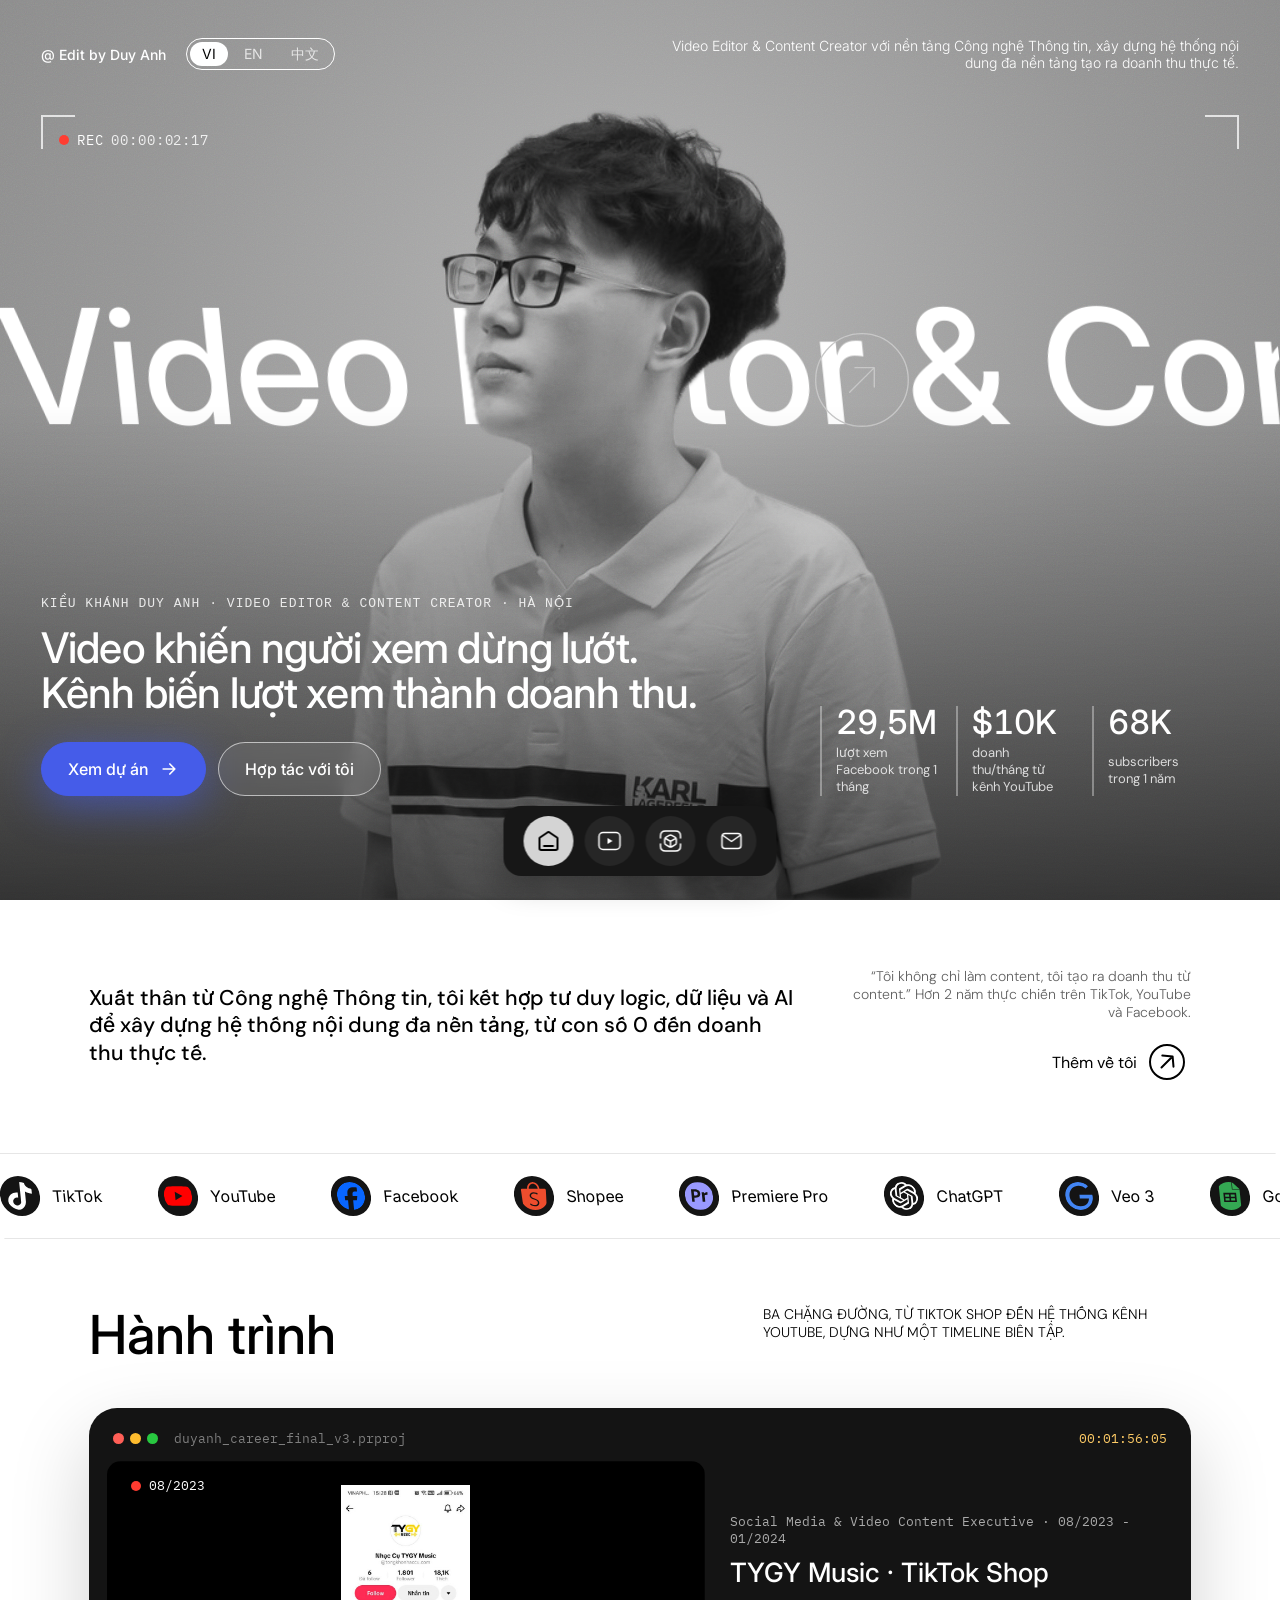
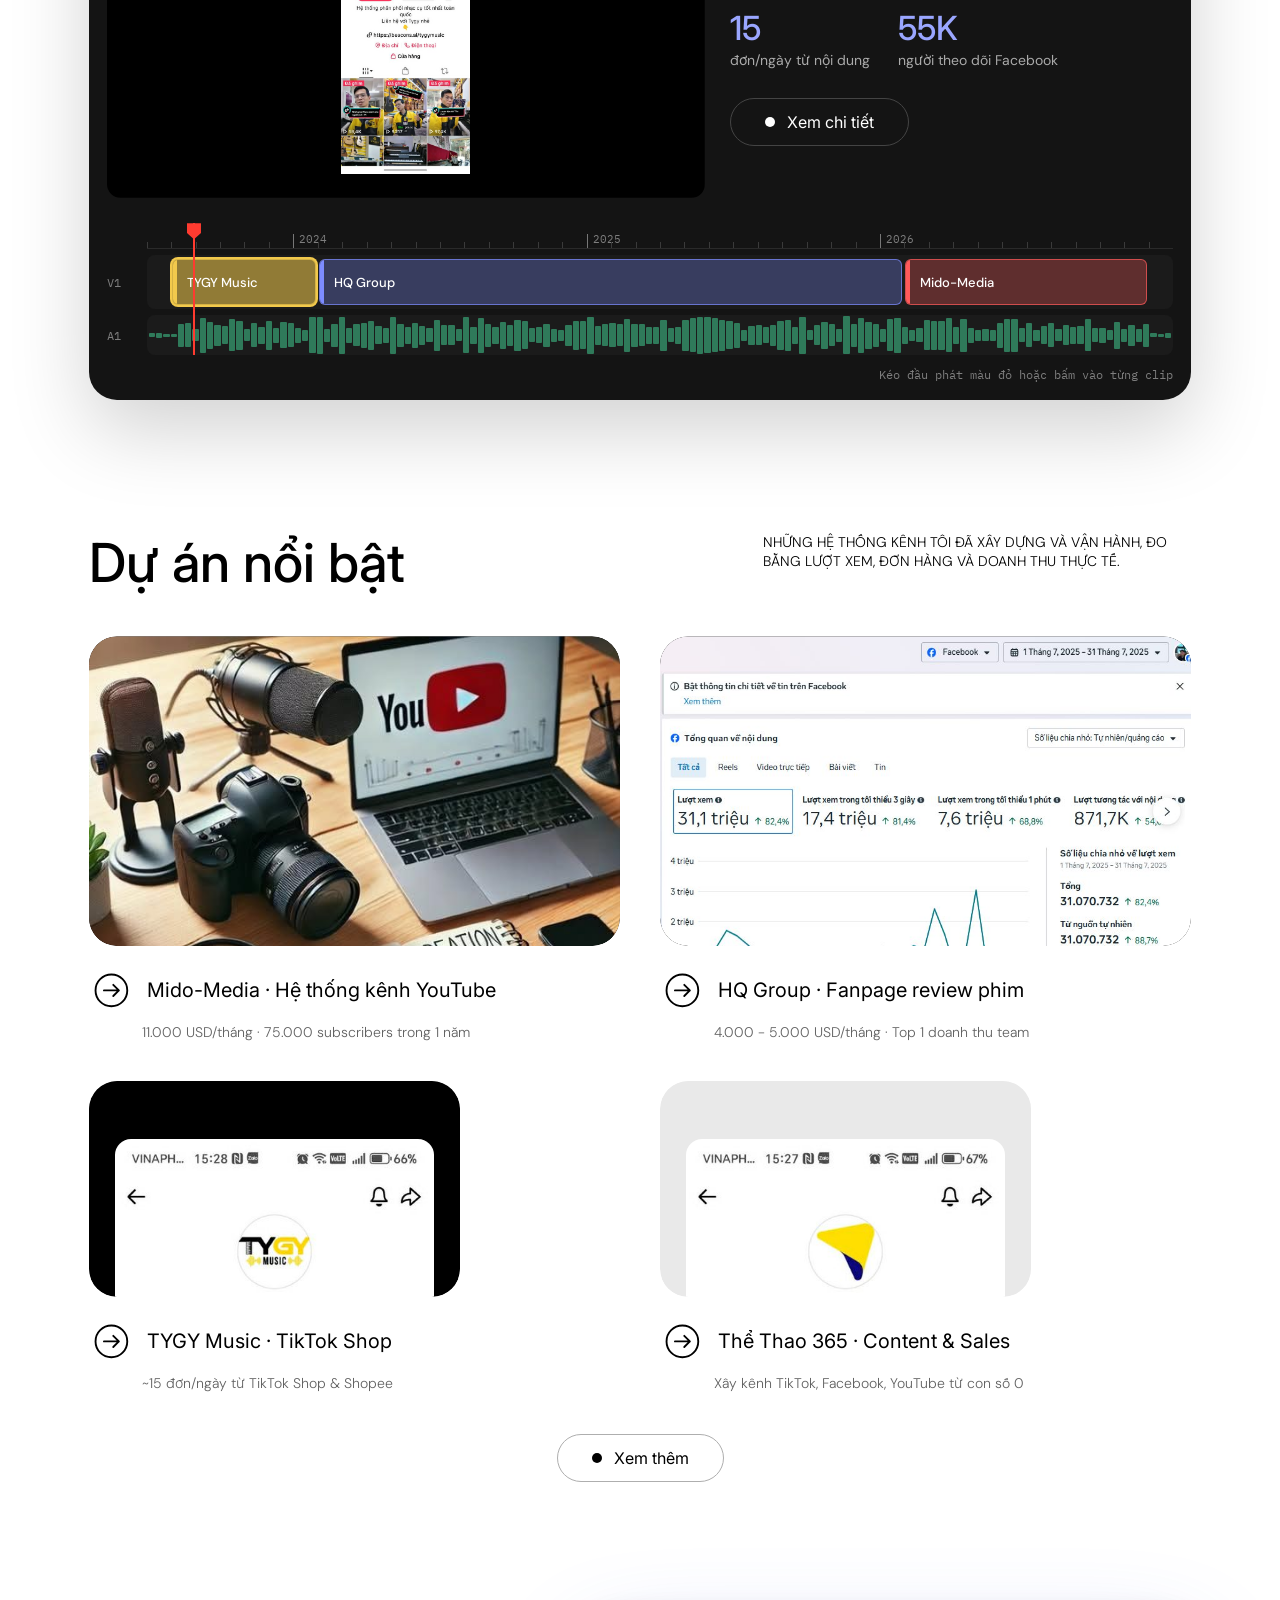
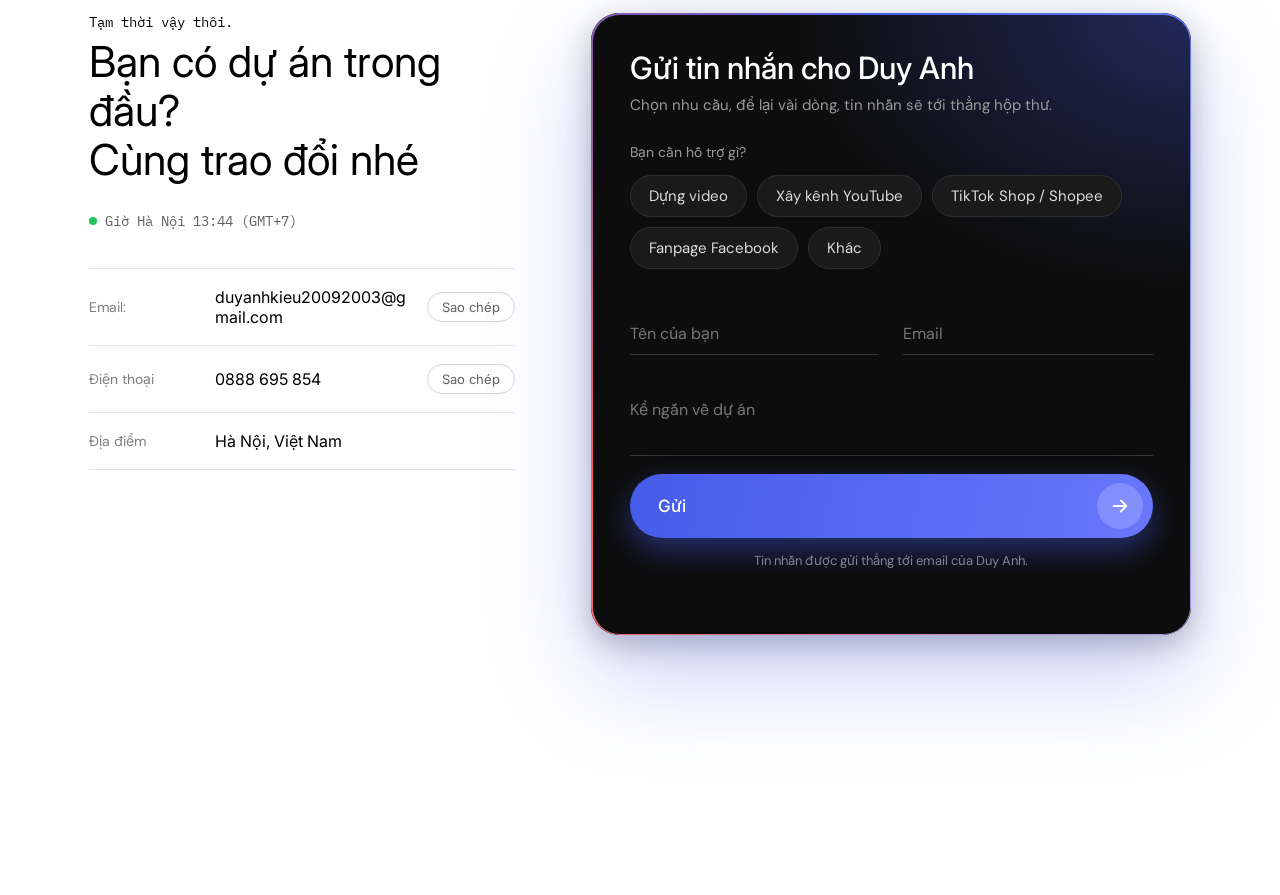
==== commit 71f1ff5c: "Add hero hook, cinematic animations, SEO and contact form backend - Hero headline, CTAs and count-up" ====
--- a/index.html
+++ b/index.html
@@ -3,63 +3,164 @@
 <head>
   <meta charset="utf-8">
   <meta name="viewport" content="width=device-width, initial-scale=1">
-  <title>Kiều Khánh Duy Anh · Video Editor & Content Creator</title>
-  <meta name="description" content="Portfolio của Kiều Khánh Duy Anh: Video Editor, Social Media & Content Creator tại Hà Nội.">
-  <meta property="og:title" content="Kiều Khánh Duy Anh · Video Editor & Content Creator">
-  <meta property="og:image" content="assets/img/portrait.jpg">
+  <title>Kiều Khánh Duy Anh | Video Editor &amp; Content Creator tại Hà Nội</title>
+  <meta name="description" content="Kiều Khánh Duy Anh, Video Editor &amp; Content Creator tại Hà Nội. Dựng video ngắn TikTok, YouTube, Facebook và xây hệ thống kênh: 31,1 triệu lượt xem/tháng, <meta name="description" content="1K doanh thu/tháng."description" content="1K doanh thu/tháng.">
+  <link rel="canonical" href="https://htrduc.github.io/duyanh-portfolio/">
+  <link rel="alternate" hreflang="vi" href="https://htrduc.github.io/duyanh-portfolio/">
+  <link rel="alternate" hreflang="en" href="https://htrduc.github.io/duyanh-portfolio/?lang=en">
+  <link rel="alternate" hreflang="zh-Hans" href="https://htrduc.github.io/duyanh-portfolio/?lang=zh">
+  <link rel="alternate" hreflang="x-default" href="https://htrduc.github.io/duyanh-portfolio/">
+  <meta name="author" content="Kiều Khánh Duy Anh">
+  <meta name="theme-color" content="#0b0b0b">
+  <link rel="icon" href="favicon.svg" type="image/svg+xml">
+  <meta property="og:type" content="profile">
+  <meta property="og:site_name" content="Kiều Khánh Duy Anh · Portfolio">
+  <meta property="og:url" content="https://htrduc.github.io/duyanh-portfolio/">
+  <meta property="og:title" content="Kiều Khánh Duy Anh | Video Editor &amp; Content Creator tại Hà Nội">
+  <meta property="og:description" content="Kiều Khánh Duy Anh, Video Editor &amp; Content Creator tại Hà Nội. Dựng video ngắn TikTok, YouTube, Facebook và xây hệ thống kênh: 31,1 triệu lượt xem/tháng, <meta property="og:description" content="1K doanh thu/tháng."og:description" content="1K doanh thu/tháng.">
+  <meta property="og:image" content="https://htrduc.github.io/duyanh-portfolio/assets/img/og.jpg">
+  <meta property="og:image:width" content="1200">
+  <meta property="og:image:height" content="630">
+  <meta property="og:locale" content="vi_VN">
+  <meta property="og:locale:alternate" content="en_US">
+  <meta property="og:locale:alternate" content="zh_CN">
+  <meta name="twitter:card" content="summary_large_image">
   <link rel="preconnect" href="https://fonts.googleapis.com">
   <link rel="preconnect" href="https://fonts.gstatic.com" crossorigin>
   <link href="https://fonts.googleapis.com/css2?family=DM+Sans:opsz,wght@9..40,300;9..40,400;9..40,500&family=IBM+Plex+Mono&family=Inter:wght@300;400;500&family=Noto+Sans+SC:wght@300;400;500&display=swap" rel="stylesheet">
   <link rel="stylesheet" href="styles.css">
+  <script type="application/ld+json">
+  {
+    "@context": "https://schema.org",
+    "@type": "Person",
+    "name": "Kiều Khánh Duy Anh",
+    "alternateName": "Kieu Khanh Duy Anh",
+    "jobTitle": "Video Editor & Content Creator",
+    "description": "Video Editor & Content Creator tại Hà Nội: dựng video ngắn TikTok, YouTube, Facebook và xây hệ thống kênh tạo doanh thu.",
+    "url": "https://htrduc.github.io/duyanh-portfolio/",
+    "image": "https://htrduc.github.io/duyanh-portfolio/assets/img/og.jpg",
+    "email": "mailto:duyanhkieu20092003@gmail.com",
+    "address": { "@type": "PostalAddress", "addressLocality": "Hà Nội", "addressCountry": "VN" },
+    "knowsLanguage": ["vi", "en", "zh"],
+    "knowsAbout": ["Video editing", "Short-form video", "TikTok", "YouTube", "Facebook", "Content marketing", "Adobe Premiere Pro", "CapCut", "AI video tools"]
+  }
+  </script>
 </head>
 <body data-page="home" id="top">
 
-<!-- Figma: Home / Frame 15 -->
+<!-- Figma: Home / Frame 15, framed like a camera viewfinder -->
 <header class="hero">
   <img class="hero__bg" src="assets/img/portrait-cutout.png" alt="Kiều Khánh Duy Anh">
   <div class="topbar" data-partial="topbar"></div>
+  <div class="viewfinder" aria-hidden="true"><i></i><i></i><i></i><i></i></div>
+  <div class="rec" aria-hidden="true"><span class="rec__dot"></span>REC <span class="rec__tc" data-timecode>00:00:00:00</span></div>
   <a class="hero__arrow" href="projects.html" data-i18n-aria="nav.projects">
     <svg viewBox="0 0 141 141" fill="none"><circle cx="70.5" cy="70.5" r="69.5" stroke="currentColor" stroke-width="2"/><path d="M52 89 89 52M60 52h29v29" stroke="currentColor" stroke-width="2" stroke-linecap="round" stroke-linejoin="round"/></svg>
   </a>
   <div class="marquee" aria-hidden="true">
     <div class="marquee__track">
-      <span><span data-i18n="hero.marquee"></span><span class="marquee__sep">&nbsp;·&nbsp;</span></span><span><span data-i18n="hero.marquee"></span><span class="marquee__sep">&nbsp;·&nbsp;</span></span>
+      <span><span data-i18n="hero.marquee">Video Editor &amp; Content Creator</span><span class="marquee__sep">&nbsp;·&nbsp;</span></span><span><span data-i18n="hero.marquee">Video Editor &amp; Content Creator</span><span class="marquee__sep">&nbsp;·&nbsp;</span></span>
     </div>
   </div>
-  <h1 class="sr-only">Kiều Khánh Duy Anh · Video Editor &amp; Content Creator</h1>
+  <div class="hero__shade" aria-hidden="true"></div>
+  <div class="grain" aria-hidden="true"></div>
+  <div class="hero__bottom">
+  <div class="hero__copy">
+    <h1 class="hero__title">
+      <span class="hero__kicker mono" data-i18n="hero.kicker" data-scramble>Kiều Khánh Duy Anh · Video Editor &amp; Content Creator · Hà Nội</span>
+      <span class="hero__hook" data-i18n="hero.hook" data-split>Video khiến người xem dừng lướt. Kênh biến lượt xem thành doanh thu.</span>
+    </h1>
+    <div class="hero__ctas">
+      <a class="hero__cta hero__cta--main" href="projects.html" data-magnet><span data-i18n="hero.cta.work">Xem dự án</span>
+        <svg viewBox="0 0 24 24" fill="none" stroke="currentColor" stroke-width="2" stroke-linecap="round" stroke-linejoin="round" aria-hidden="true"><path d="M5 12h14M13 6l6 6-6 6"/></svg></a>
+      <a class="hero__cta" href="#contact" data-magnet><span data-i18n="hero.cta.hire">Hợp tác với tôi</span></a>
+    </div>
+  </div>
+  <ul class="hero__proof">
+    <li><strong data-i18n="hero.p1" data-count>31,1M</strong><span data-i18n="hero.p1.l">lượt xem Facebook trong 1 tháng</span></li>
+    <li><strong data-i18n="hero.p2" data-count>$11K</strong><span data-i18n="hero.p2.l">doanh thu/tháng từ kênh YouTube</span></li>
+    <li><strong data-i18n="hero.p3" data-count>75K</strong><span data-i18n="hero.p3.l">subscribers trong 1 năm</span></li>
+  </ul>
+  </div>
 </header>
 
 <nav class="dock" data-partial="dock"></nav>
 
 <main>
-  <!-- Figma: Frame 13 -->
+  <!-- Figma: Frame 13. The lead lights up word by word while scrolling. -->
   <section class="section intro" id="about">
-    <p class="intro__lead" data-i18n="intro.lead"></p>
+    <p class="intro__lead" data-i18n="intro.lead" data-reveal>Xuất thân từ Công nghệ Thông tin, tôi kết hợp tư duy logic, dữ liệu và AI để xây dựng hệ thống nội dung đa nền tảng, từ con số 0 đến doanh thu thực tế.</p>
     <div class="intro__side">
-      <p class="intro__note" data-i18n="intro.note"></p>
-      <a class="link-arrow" href="skills.html"><span data-i18n="intro.more"></span>
+      <p class="intro__note" data-i18n="intro.note">“Tôi không chỉ làm content, tôi tạo ra doanh thu từ content.” Hơn 2 năm thực chiến trên TikTok, YouTube và Facebook.</p>
+      <a class="link-arrow" href="skills.html"><span data-i18n="intro.more">Thêm về tôi</span>
         <svg class="icon-circle" viewBox="0 0 48 48" fill="none"><circle cx="24" cy="24" r="17" stroke="currentColor" stroke-width="2"/><path d="M18.5 29.5 29.5 18.5m-10.2-1 10.3.9.9 10.3" stroke="currentColor" stroke-width="2" stroke-linecap="round" stroke-linejoin="round"/></svg>
       </a>
+    </div>
+  </section>
+
+  <!-- Platforms and tools ticker -->
+  <div class="ticker" aria-hidden="true"><div class="ticker__track" data-ticker></div></div>
+
+  <!-- Career timeline styled as an editing timeline -->
+  <section class="section journey" id="journey">
+    <div class="section-head">
+      <h2 class="display" data-i18n="tl.title">Hành trình</h2>
+      <p class="caps-note" data-i18n="tl.note">Ba chặng đường, từ TikTok Shop đến hệ thống kênh YouTube, dựng như một timeline biên tập.</p>
+    </div>
+
+    <div class="editor">
+      <div class="editor__bar">
+        <span class="editor__dots"><i></i><i></i><i></i></span>
+        <span class="mono editor__file">duyanh_career_final_v3.prproj</span>
+        <span class="mono editor__tc" data-tl-tc>00:00:00:00</span>
+      </div>
+
+      <div class="monitor">
+        <div class="monitor__screen" data-tl-screen>
+          <img data-tl-img alt="">
+          <div class="monitor__hud"><span class="rec__dot"></span><span data-tl-date></span></div>
+        </div>
+        <div class="monitor__info">
+          <p class="mono monitor__role" data-tl-role></p>
+          <h3 class="monitor__title" data-tl-title></h3>
+          <ul class="monitor__stats" data-tl-stats></ul>
+          <button type="button" class="btn-pill btn-pill--light" data-tl-open><span class="dot"></span><span data-i18n="tl.open">Xem chi tiết</span></button>
+        </div>
+      </div>
+
+      <div class="tl" data-tl>
+        <div class="tl__labels"><span></span><span>V1</span><span>A1</span></div>
+        <div class="tl__area" data-tl-area>
+          <div class="tl__ruler" data-tl-ruler></div>
+          <div class="tl__lane" data-tl-clips></div>
+          <div class="tl__lane tl__lane--audio" data-tl-wave></div>
+          <div class="tl__head" data-tl-head tabindex="0" role="slider" aria-valuemin="0" data-i18n-aria="tl.hint"></div>
+        </div>
+      </div>
+      <p class="mono editor__hint" data-i18n="tl.hint">Kéo đầu phát màu đỏ hoặc bấm vào từng clip</p>
     </div>
   </section>
 
   <!-- Figma: Frame 18 (Impressive Works + Projects Grid) -->
   <section class="section works" id="works">
     <div class="section-head">
-      <h2 class="display" data-i18n="works.title"></h2>
-      <p class="caps-note" data-i18n="works.note"></p>
+      <h2 class="display" data-i18n="works.title">Dự án nổi bật</h2>
+      <p class="caps-note" data-i18n="works.note">Những hệ thống kênh tôi đã xây dựng và vận hành, đo bằng lượt xem, đơn hàng và doanh thu thực tế.</p>
     </div>
     <div class="works__grid" data-works></div>
-    <a class="btn-pill" href="projects.html"><span class="dot"></span><span data-i18n="works.explore"></span></a>
+    <a class="btn-pill" href="projects.html"><span class="dot"></span><span data-i18n="works.explore">Xem thêm</span></a>
   </section>
 
   <!-- Figma: Frame 26 -->
   <section class="section contact" id="contact" data-partial="contact"></section>
 </main>
 
+<div class="cursor" aria-hidden="true"><span data-i18n="cursor.view">Xem</span></div>
 <dialog class="lightbox" data-partial="lightbox"></dialog>
 
 <script src="i18n.js"></script>
 <script src="main.js"></script>
+<script src="anim.js"></script>
+<script src="home.js"></script>
 </body>
 </html>
--- a/styles.css
+++ b/styles.css
@@ -32,7 +32,7 @@
 }
 
 *, *::before, *::after { box-sizing: border-box; }
-html { scroll-behavior: smooth; }
+html { scroll-behavior: smooth; overflow-x: clip; }
 body {
   margin: 0;
   background: var(--c-white);
@@ -109,6 +109,7 @@
 @keyframes marquee { to { transform: translateX(-50%); } }
 
 /* ---------- Dock ---------- */
+body { padding-bottom: 110px; }
 .dock {
   position: fixed; z-index: 50; left: 50%; bottom: 24px; transform: translateX(-50%);
   display: flex; gap: 11px; padding: 10px 20px;
@@ -169,6 +170,192 @@
 .btn-pill .dot { width: 10px; height: 10px; border-radius: 26px; background: currentColor; }
 .btn-pill:hover { background: var(--c-black); color: var(--c-white); }
 
+/* ---------- Hero viewfinder ---------- */
+.viewfinder { position: absolute; z-index: 1; inset: clamp(90px, 9vw, 130px) clamp(16px, 3.2vw, 61px) clamp(110px, 10vw, 130px); pointer-events: none; }
+.viewfinder i { position: absolute; width: 34px; height: 34px; border: 0 solid rgba(255,255,255,.75); }
+.viewfinder i:nth-child(1) { top: 0; left: 0; border-top-width: 2px; border-left-width: 2px; }
+.viewfinder i:nth-child(2) { top: 0; right: 0; border-top-width: 2px; border-right-width: 2px; }
+.viewfinder i:nth-child(3) { bottom: 0; left: 0; border-bottom-width: 2px; border-left-width: 2px; }
+.viewfinder i:nth-child(4) { bottom: 0; right: 0; border-bottom-width: 2px; border-right-width: 2px; }
+.rec {
+  position: absolute; z-index: 2; left: calc(clamp(16px, 3.2vw, 61px) + 18px); top: calc(clamp(90px, 9vw, 130px) + 16px);
+  display: flex; align-items: center; gap: 8px; font-family: var(--f-mono); font-size: 14px; letter-spacing: .06em;
+}
+.rec__tc { font-variant-numeric: tabular-nums; opacity: .85; }
+.rec__dot { width: 10px; height: 10px; border-radius: 50%; background: #ff3b30; animation: blink 1.2s steps(2, start) infinite; }
+@keyframes blink { to { visibility: hidden; } }
+
+/* ---------- Intro word reveal ---------- */
+.intro__lead .w { opacity: .16; transition: opacity .35s; }
+.intro__lead .w.on { opacity: 1; }
+
+/* ---------- Ticker ---------- */
+.ticker { margin-top: var(--section-y); padding: 22px 0; border-block: 1px solid #e6e6e6; overflow: hidden; }
+.ticker__track { display: flex; gap: 56px; width: max-content; animation: marquee 40s linear infinite; }
+.ticker:hover .ticker__track { animation-play-state: paused; }
+.ticker__item { display: flex; align-items: center; gap: 12px; font-family: var(--f-display); font-size: clamp(16px, 1.25vw, 24px); white-space: nowrap; }
+.ticker__item img { width: 28px; height: 28px; padding: 6px; border-radius: 50%; background: var(--c-pill-dark); box-sizing: content-box; }
+
+/* ---------- Career timeline (editing UI) ---------- */
+.editor { background: #141414; color: var(--c-white); border-radius: var(--r-card); padding: clamp(14px, 1.4vw, 24px); box-shadow: 0 30px 80px rgba(0,0,0,.18); }
+.editor__bar { display: flex; align-items: center; gap: 16px; padding: 4px 6px 14px; color: var(--c-label); }
+.editor__bar .mono { font-size: 13px; }
+.editor__file { flex: 1; min-width: 0; overflow: hidden; text-overflow: ellipsis; white-space: nowrap; }
+.editor__tc { color: #ffcc66; font-variant-numeric: tabular-nums; }
+.editor__dots { display: flex; gap: 6px; }
+.editor__dots i { width: 11px; height: 11px; border-radius: 50%; background: #3a3a3a; }
+.editor__dots i:nth-child(1) { background: #ff5f57; } .editor__dots i:nth-child(2) { background: #febc2e; } .editor__dots i:nth-child(3) { background: #28c840; }
+.monitor { display: grid; grid-template-columns: 1.35fr 1fr; gap: clamp(16px, 2vw, 40px); align-items: center; }
+.monitor__screen { position: relative; aspect-ratio: 16 / 9; border-radius: 14px; overflow: hidden; background: #000; }
+.monitor__screen img { width: 100%; height: 100%; object-fit: cover; }
+.monitor__screen.is-phone img { object-fit: contain; padding: 4% 0; }
+.monitor__screen.is-cut { animation: cut .5s ease; }
+@keyframes cut { 0% { filter: brightness(2.2) contrast(1.2); } 100% { filter: none; } }
+.monitor__hud { position: absolute; left: 14px; top: 12px; display: flex; align-items: center; gap: 8px; padding: 4px 10px; border-radius: 8px; background: rgba(0,0,0,.55); font-family: var(--f-mono); font-size: 13px; }
+.monitor__role { color: var(--c-card-text); font-size: 13px; }
+.monitor__title { margin-top: 10px; font-family: var(--f-display); font-weight: 500; font-size: clamp(22px, 2.08vw, 40px); line-height: 1.15; }
+.monitor__stats { display: flex; flex-wrap: wrap; gap: 28px; margin: 24px 0 28px; }
+.monitor__stats strong { display: block; font-family: var(--f-display); font-weight: 500; font-size: clamp(28px, 2.6vw, 50px); line-height: 1; color: #9aa6ff; }
+.monitor__stats span { display: block; margin-top: 6px; max-width: 180px; font-size: 14px; color: var(--c-card-text); line-height: 1.3; }
+.btn-pill--light { margin: 0; color: var(--c-white); border-color: #444; }
+.btn-pill--light:hover { background: var(--c-white); color: var(--c-black); }
+
+.tl { display: grid; grid-template-columns: 40px minmax(0, 1fr); margin-top: clamp(18px, 2vw, 32px); user-select: none; }
+.tl__labels { display: grid; grid-template-rows: 26px 54px 40px; gap: 6px; font-family: var(--f-mono); font-size: 12px; color: var(--c-label); }
+.tl__labels span { display: flex; align-items: center; }
+.tl__area { position: relative; display: grid; grid-template-rows: 26px 54px 40px; gap: 6px; cursor: ew-resize; touch-action: none; }
+.tl__ruler { position: relative; border-bottom: 1px solid #2a2a2a; }
+.tick { position: absolute; bottom: 0; width: 1px; height: 6px; background: #3a3a3a; }
+.tick--major { height: 14px; background: #777; font-family: var(--f-mono); font-size: 11px; color: var(--c-label); text-indent: 6px; line-height: 1; }
+.tl__lane { position: relative; background: #1b1b1b; border-radius: 8px; }
+.clip {
+  position: absolute; top: 4px; bottom: 4px; margin-left: 1px; border-radius: 6px; overflow: hidden;
+  background: color-mix(in srgb, var(--clip) 30%, #1b1b1b); border: 1px solid color-mix(in srgb, var(--clip) 70%, transparent);
+  color: var(--c-white); text-align: left; padding: 0 10px; transition: background .2s, box-shadow .2s;
+}
+.clip::before { content: ""; position: absolute; left: 0; top: 0; bottom: 0; width: 4px; background: var(--clip); }
+.clip.is-active { background: color-mix(in srgb, var(--clip) 55%, #1b1b1b); box-shadow: 0 0 0 2px var(--clip); }
+.clip__name { display: block; padding-left: 4px; font-size: 13px; font-weight: 500; white-space: nowrap; overflow: hidden; text-overflow: ellipsis; }
+.tl__lane--audio { display: flex; align-items: center; gap: 1px; padding: 0 2px; overflow: hidden; }
+.tl__lane--audio i { flex: 1; min-width: 0; border-radius: 1px; background: #2f7a5a; }
+.tl__head { position: absolute; top: 0; bottom: 0; width: 2px; margin-left: -1px; background: #ff3b30; outline: none; }
+.tl__head::before { content: ""; position: absolute; top: 0; left: 50%; width: 14px; height: 16px; transform: translateX(-50%); background: #ff3b30; clip-path: polygon(0 0, 100% 0, 100% 60%, 50% 100%, 0 60%); }
+.tl__head:focus-visible::before { box-shadow: 0 0 0 3px #fff; }
+.editor__hint { margin-top: 12px; font-size: 12px; color: var(--c-label); text-align: right; }
+
+/* ---------- Custom cursor on project cards ---------- */
+.cursor { position: fixed; z-index: 70; left: 0; top: 0; pointer-events: none; }
+.cursor span {
+  position: absolute; left: -45px; top: -45px; width: 90px; height: 90px; border-radius: 50%;
+  display: grid; place-items: center; background: var(--c-accent); color: var(--c-white);
+  font-family: var(--f-display); font-size: 15px; transform: scale(0); transition: transform .25s;
+}
+.cursor.is-on span { transform: scale(1); }
+.works .work { cursor: none; }
+@media (pointer: coarse) { .cursor { display: none; } .works .work { cursor: pointer; } }
+
+/* ---------- Shared animations (anim.js) ---------- */
+.reveal { opacity: 0; translate: 0 48px; transition: opacity .9s cubic-bezier(.2, .7, .2, 1) var(--d, 0ms), translate .9s cubic-bezier(.2, .7, .2, 1) var(--d, 0ms); }
+.reveal.in { opacity: 1; translate: 0 0; }
+.work__media { transition: transform .25s ease-out; transform-style: preserve-3d; }
+.hero__bg { animation: hero-in 1.4s cubic-bezier(.2, .7, .2, 1) backwards; }
+@keyframes hero-in { from { opacity: 0; scale: 1.08; } to { opacity: 1; } }
+.hero .topbar { animation: drop-in .9s .3s cubic-bezier(.2, .7, .2, 1) both; }
+@keyframes drop-in { from { opacity: 0; translate: 0 -20px; } to { opacity: 1; translate: 0 0; } }
+.marquee__track { animation: marquee 28s linear infinite, fade-in 1.2s .4s both; }
+@keyframes fade-in { from { opacity: 0; } to { opacity: 1; } }
+.dock { animation: dock-in .8s .6s cubic-bezier(.3, 1.4, .5, 1) both; }
+@keyframes dock-in { from { opacity: 0; translate: 0 40px; } to { opacity: 1; translate: 0 0; } }
+.dock__btn { transition: background .2s, color .2s, scale .15s ease-out, translate .15s ease-out; }
+.dock__btn:hover { transform: none; }
+
+/* Film-leader intro */
+.leader {
+  position: fixed; inset: 0; z-index: 100; display: grid; place-content: center; justify-items: center; gap: 28px;
+  background: #0b0b0b; color: var(--c-white);
+  transition: clip-path .7s cubic-bezier(.7, 0, .2, 1); clip-path: inset(0 0 0 0);
+}
+.leader.is-out { clip-path: inset(0 0 100% 0); }
+.leader__ring {
+  position: relative; width: 180px; aspect-ratio: 1; border-radius: 50%; display: grid; place-items: center;
+  border: 2px solid #3a3a3a; box-shadow: inset 0 0 0 14px #141414;
+}
+.leader__ring::before, .leader__ring::after { content: ""; position: absolute; background: #3a3a3a; }
+.leader__ring::before { left: 50%; top: -30px; bottom: -30px; width: 1px; }
+.leader__ring::after { top: 50%; left: -30px; right: -30px; height: 1px; }
+.leader__sweep {
+  position: absolute; inset: 0; border-radius: 50%;
+  background: conic-gradient(rgba(154, 166, 255, .45) var(--sweep, 0deg), transparent 0);
+  animation: leader-sweep .38s linear 3;
+}
+@property --sweep { syntax: "<angle>"; initial-value: 0deg; inherits: false; }
+@keyframes leader-sweep { to { --sweep: 360deg; } }
+.leader__num { position: relative; font-family: var(--f-display); font-weight: 500; font-size: 88px; line-height: 1; }
+.leader__tc { font-family: var(--f-mono); font-size: 13px; letter-spacing: .1em; color: var(--c-label); }
+
+/* ---------- Hero copy, proof and cinematic layers ---------- */
+.hero__bg { z-index: 1; }
+.marquee { z-index: 0; top: 30%; }
+.hero__shade { position: absolute; inset: 0; z-index: 2; pointer-events: none; background: linear-gradient(to top, rgba(0,0,0,.62) 0%, rgba(0,0,0,.25) 32%, transparent 55%); }
+.grain {
+  position: absolute; inset: -50%; z-index: 2; pointer-events: none; opacity: .14; mix-blend-mode: overlay;
+  background-image: url("data:image/svg+xml,%3Csvg xmlns='http://www.w3.org/2000/svg' width='160' height='160'%3E%3Cfilter id='n'%3E%3CfeTurbulence type='fractalNoise' baseFrequency='.9' numOctaves='2' stitchTiles='stitch'/%3E%3C/filter%3E%3Crect width='100%25' height='100%25' filter='url(%23n)'/%3E%3C/svg%3E");
+  animation: grain .5s steps(4) infinite;
+}
+@keyframes grain { 0% { translate: 0 0; } 25% { translate: -4% 3%; } 50% { translate: 3% -5%; } 75% { translate: -2% -2%; } 100% { translate: 5% 2%; } }
+.hero__bottom {
+  position: absolute; z-index: 3; left: clamp(16px, 3.2vw, 61px); right: calc(clamp(16px, 3.2vw, 61px) + 48px); bottom: clamp(104px, 8vw, 130px);
+  display: flex; justify-content: space-between; align-items: flex-end; gap: 32px;
+}
+.hero__copy { max-width: 780px; }
+/* Bottom viewfinder corners collide with the CTAs and proof numbers. */
+.viewfinder i:nth-child(n+3) { display: none; }
+.hero__title { display: grid; gap: 14px; font-weight: 500; }
+.hero__kicker { font-size: 13px; letter-spacing: .08em; text-transform: uppercase; opacity: .85; }
+.hero__hook { font-family: var(--f-display); font-size: clamp(28px, 3.3vw, 62px); line-height: 1.08; letter-spacing: -.02em; text-wrap: balance; }
+.sw { display: inline-block; overflow: hidden; vertical-align: top; padding: .18em 0 .1em; margin: -.18em 0 -.1em; }
+.sw__i { display: inline-block; translate: 0 110%; rotate: 6deg; transition: translate .9s cubic-bezier(.2, .8, .2, 1) calc(var(--i) * 45ms), rotate .9s cubic-bezier(.2, .8, .2, 1) calc(var(--i) * 45ms); }
+.is-in .sw__i { translate: 0 0; rotate: 0deg; }
+.hero__hook.glitch { animation: glitch .32s steps(2) 1; }
+@keyframes glitch {
+  0% { text-shadow: 4px 0 #ff2d55, -4px 0 #00e5ff; transform: skewX(-8deg); }
+  50% { text-shadow: -3px 0 #ff2d55, 3px 0 #00e5ff; transform: skewX(6deg) translateX(4px); }
+  100% { text-shadow: none; transform: none; }
+}
+.hero__ctas { display: flex; flex-wrap: wrap; gap: 12px; margin-top: 26px; opacity: 0; translate: 0 20px; transition: opacity .8s .5s, translate .8s .5s cubic-bezier(.2, .8, .2, 1); }
+.is-in .hero__ctas, .is-in .hero__proof li { opacity: 1; translate: 0 0; }
+.hero__cta {
+  display: inline-flex; align-items: center; gap: 10px; height: 54px; padding: 0 26px; border-radius: var(--r-pill);
+  border: 1px solid rgba(255,255,255,.6); color: var(--c-white); font-family: var(--f-display); font-size: 16px; font-weight: 500;
+  backdrop-filter: blur(8px); background: rgba(255,255,255,.08); transition: background .25s, color .25s, translate .2s ease-out;
+}
+.hero__cta svg { width: 20px; height: 20px; transition: transform .25s; }
+.hero__cta:hover { background: var(--c-white); color: var(--c-black); }
+.hero__cta:hover svg { transform: translateX(4px); }
+.hero__cta--main { background: var(--c-accent); border-color: var(--c-accent); box-shadow: 0 10px 40px rgba(69,92,233,.55); }
+.hero__cta--main:hover { background: var(--c-white); border-color: var(--c-white); }
+.hero__proof { display: flex; gap: clamp(20px, 2.6vw, 48px); }
+.hero__proof li { display: grid; gap: 6px; min-width: 0; padding-left: 14px; border-left: 2px solid rgba(255,255,255,.35); opacity: 0; translate: 0 24px; transition: opacity .8s, translate .8s cubic-bezier(.2, .8, .2, 1); }
+.hero__proof li:nth-child(1) { transition-delay: .7s; } .hero__proof li:nth-child(2) { transition-delay: .85s; } .hero__proof li:nth-child(3) { transition-delay: 1s; }
+.hero__proof strong { font-family: var(--f-display); font-weight: 500; font-size: clamp(28px, 2.6vw, 50px); line-height: 1; font-variant-numeric: tabular-nums; }
+.hero__proof span { max-width: 150px; font-size: 13px; line-height: 1.3; opacity: .8; }
+
+/* ---------- Wow layer: scroll progress, image wipes, page cut ---------- */
+.progress { position: fixed; z-index: 60; left: 0; top: 0; right: 0; height: 3px; transform-origin: 0 50%; scale: 0 1; background: linear-gradient(90deg, #ff3b30, var(--c-accent)); pointer-events: none; }
+.work.reveal .work__media { clip-path: inset(0 0 100% 0 round var(--r-card)); transition: clip-path 1.2s cubic-bezier(.7, 0, .2, 1) calc(var(--d, 0ms) + 100ms), transform .25s ease-out; }
+.work.reveal .work__media img { scale: 1.3; transition: scale 1.6s cubic-bezier(.2, .8, .2, 1) calc(var(--d, 0ms) + 100ms), transform .6s; }
+.work.reveal.in .work__media { clip-path: inset(0 0 0 0 round var(--r-card)); }
+.work.reveal.in .work__media img { scale: 1; }
+.editor.reveal .monitor__screen { clip-path: inset(0 100% 0 0); transition: clip-path 1.1s cubic-bezier(.7, 0, .2, 1) .35s; }
+.editor.reveal.in .monitor__screen { clip-path: inset(0 0 0 0); }
+.scr { font-variant-ligatures: none; }
+.cutfx { position: fixed; inset: 0; z-index: 90; pointer-events: none; }
+.cutfx::before, .cutfx::after { content: ""; position: absolute; left: 0; right: 0; height: 50.5%; background: #0b0b0b; transition: scale .5s cubic-bezier(.7, 0, .2, 1); }
+.cutfx::before { top: 0; transform-origin: top; scale: 1 0; }
+.cutfx::after { bottom: 0; transform-origin: bottom; scale: 1 0; }
+.cutfx.is-closed::before, .cutfx.is-closed::after { scale: 1 1; }
+.cutfx.is-closed { pointer-events: auto; }
+
 /* ---------- Projects page (Figma: Projects / Headre) ---------- */
 .projects { padding-top: 0; }
 .projects__title {
@@ -177,7 +364,7 @@
 }
 
 /* ---------- Skills page (dark) ---------- */
-.skills { background: var(--c-black); color: var(--c-white); padding-bottom: var(--section-y); }
+.skills { background: var(--c-black); color: var(--c-white); padding-bottom: var(--section-y); overflow: hidden; }
 .skills__inner { max-width: calc(1654px + 2 * var(--gutter)); margin: 0 auto; padding: 0 var(--gutter); }
 .skills__title {
   font-family: var(--f-display); font-weight: 400; text-align: center;
@@ -189,6 +376,63 @@
   font-weight: 300; font-size: var(--fs-note); color: var(--c-card-text); line-height: 1.4;
 }
 
+/* Orbit of tools */
+.orbit-wrap { display: grid; grid-template-columns: minmax(0, 1.1fr) minmax(0, 1fr); gap: clamp(32px, 4vw, 80px); align-items: center; margin-bottom: clamp(48px, 5vw, 96px); }
+.orbit { position: relative; width: min(calc(100% - clamp(46px, 4.2vw, 72px)), 680px); aspect-ratio: 1; margin: 0 auto; }
+.orbit__core {
+  position: absolute; inset: 34%; border-radius: 50%; overflow: hidden;
+  background: radial-gradient(circle at 50% 40%, #3a3a3a, #161616 70%);
+  box-shadow: 0 0 0 1px #2a2a2a, 0 0 80px rgba(125, 140, 255, .18);
+}
+.orbit__core img { position: absolute; left: 50%; bottom: 0; height: 92%; width: auto; max-width: none; transform: translateX(-50%); }
+/* Rings overlap, so only the tiles take clicks. */
+.ring {
+  position: absolute; border-radius: 50%; border: 1px dashed #2c2c2c;
+  animation: spin var(--dur) linear infinite; pointer-events: none;
+}
+.ring--1 { inset: 22%; } .ring--2 { inset: 11%; } .ring--3 { inset: 0; }
+@keyframes spin { to { transform: rotate(360deg); } }
+.orbit:hover .ring, .orbit:hover .ring .tile { animation-play-state: paused; }
+.otile {
+  position: absolute; left: 50%; top: 50%; width: 0; height: 0;
+  transform: rotate(var(--a)) translateX(var(--r, 200px)) rotate(calc(-1 * var(--a)));
+}
+.otile .tile {
+  position: absolute; left: 0; top: 0; width: clamp(46px, 4.2vw, 72px); translate: -50% -50%;
+  animation: spin var(--dur) linear infinite reverse; box-shadow: 0 0 0 1px #262626;
+  transition: opacity .3s, box-shadow .3s, background .3s;
+}
+.otile .tile { pointer-events: auto; cursor: pointer; transition: opacity .3s, box-shadow .3s, background .3s, scale .3s cubic-bezier(.3, 1.6, .5, 1); }
+.otile .tile:hover { transform: none; scale: 1.18; }
+.otile.is-pop .tile { scale: 1.3; }
+/* Halo behind each tile: pulses for the selected group, bursts on click */
+.otile__halo {
+  position: absolute; left: 0; top: 0; width: clamp(46px, 4.2vw, 72px); aspect-ratio: 1; translate: -50% -50%;
+  border-radius: 50%; border: 2px solid var(--c); opacity: 0; pointer-events: none;
+}
+.otile:not(.is-dim) .otile__halo { animation: halo 2.4s ease-out infinite; }
+.otile.is-pop .otile__halo { animation: burst .7s ease-out; }
+@keyframes halo { 0% { opacity: .55; scale: 1; } 100% { opacity: 0; scale: 1.7; } }
+@keyframes burst { 0% { opacity: .9; scale: 1; } 100% { opacity: 0; scale: 2.4; } }
+.otile.is-dim .tile { opacity: .28; }
+.otile:not(.is-dim) .tile { box-shadow: 0 0 0 2px var(--c), 0 0 24px color-mix(in srgb, var(--c) 45%, transparent); background: #191919; }
+.orbit-panel__hint { color: var(--c-label); font-size: 13px; margin-bottom: 16px; }
+.orbit-tabs { display: flex; flex-wrap: wrap; gap: 10px; margin-bottom: 28px; }
+.orbit-tab {
+  display: inline-flex; align-items: center; gap: 10px; padding: 10px 16px; border-radius: var(--r-pill);
+  background: var(--c-card-dark); color: var(--c-card-text); font-size: 15px; transition: background .2s, color .2s;
+}
+.orbit-tab:hover { color: var(--c-white); }
+.orbit-tab[aria-selected="true"] { background: var(--c-white); color: var(--c-black); }
+.orbit-tab__dot { width: 8px; height: 8px; border-radius: 50%; background: var(--c); }
+.orbit-tab__count { font-family: var(--f-mono); font-size: 12px; opacity: .6; }
+.orbit-detail__title { font-family: var(--f-display); font-weight: 500; font-size: clamp(28px, 3vw, 56px); line-height: 1.1; }
+.orbit-detail__desc { margin-top: 14px; max-width: 520px; font-weight: 300; font-size: clamp(16px, 1.15vw, 22px); color: var(--c-card-text); line-height: 1.45; }
+.orbit-detail__tools { display: flex; flex-wrap: wrap; gap: 10px; margin-top: 28px; }
+.orbit-detail__tools li { display: flex; align-items: center; gap: 10px; padding: 8px 16px 8px 8px; border-radius: var(--r-pill); background: var(--c-card-dark); font-size: 15px; }
+.orbit-detail__tools img, .orbit-detail__tools svg { width: 32px; height: 32px; padding: 7px; border-radius: 50%; background: var(--c-pill-dark); box-sizing: border-box; }
+.orbit-detail.is-in { animation: fadeUp .45s ease both; }
+
 /* Stats strip */
 .stats { display: grid; grid-template-columns: repeat(4, 1fr); gap: 20px; margin-bottom: 20px; }
 .stat {
@@ -206,7 +450,7 @@
 
 /* Bento of skill cards */
 .bento { display: grid; grid-template-columns: repeat(3, 1fr); gap: 20px; }
-.bento--2 { grid-template-columns: 1fr 1fr; margin-top: 20px; }
+.bento--end { margin-top: 20px; }
 .skill-card--wide { grid-column: span 2; }
 .skill-card {
   position: relative; overflow: hidden; isolation: isolate;
@@ -283,24 +527,111 @@
 
 .skill-card--media img { width: 100%; aspect-ratio: 16 / 9; object-fit: cover; border-radius: 20px; margin-bottom: 20px; }
 
-/* ---------- Contact ---------- */
-.contact { padding-top: clamp(48px, 3.44vw, 66px); padding-bottom: 140px; }
-.contact__title { font-family: var(--f-display); font-weight: 400; font-size: var(--fs-contact); line-height: 1.2; margin-top: 4px; }
-.contact__rule { position: relative; height: 1px; background: var(--c-border); margin: clamp(80px, 5.9vw, 113px) 0; }
-.cta-circle {
-  position: absolute; right: 9.5%; top: 50%; transform: translateY(-50%);
-  width: clamp(120px, 11.5vw, 220px); aspect-ratio: 1; border-radius: 50%;
-  display: grid; place-items: center;
-  background: var(--c-accent); color: var(--c-white);
-  font-family: var(--f-display); font-size: clamp(16px, 1.25vw, 24px);
-  transition: transform .3s;
-}
-.cta-circle:hover { transform: translateY(-50%) scale(1.06); }
-.contact__info { display: flex; flex-wrap: wrap; gap: 24px 57px; font-family: var(--f-display); }
-.contact__info > div { min-width: 260px; }
-.contact__info dt { font-size: 16px; color: var(--c-label); }
-.contact__info dd { margin-top: 6px; font-size: clamp(18px, 1.25vw, 24px); }
-.contact__info a:hover { text-decoration: underline; }
+/* ---------- Contact (Figma: Frame 26, extended with a form) ---------- */
+.contact { padding-top: clamp(56px, 5vw, 100px); padding-bottom: 150px; }
+.contact__grid { display: grid; grid-template-columns: 1fr minmax(0, 600px); gap: clamp(40px, 6vw, 120px); align-items: start; }
+.contact__title { font-family: var(--f-display); font-weight: 400; font-size: var(--fs-contact); line-height: 1.15; margin-top: 6px; }
+.contact__clock { display: flex; align-items: center; gap: 8px; margin-top: 28px; font-family: var(--f-mono); font-size: 14px; color: var(--c-text-muted); }
+.live-dot { width: 8px; height: 8px; border-radius: 50%; background: #22c55e; box-shadow: 0 0 0 0 rgba(34,197,94,.6); animation: pulse 2s infinite; }
+@keyframes pulse { 70% { box-shadow: 0 0 0 10px rgba(34,197,94,0); } 100% { box-shadow: 0 0 0 0 rgba(34,197,94,0); } }
+.contact__list { margin-top: clamp(32px, 3vw, 56px); border-top: 1px solid #e3e3e3; }
+.contact__list li { display: grid; grid-template-columns: 110px 1fr; gap: 16px; align-items: center; padding: 18px 0; border-bottom: 1px solid #e3e3e3; }
+.contact__label { font-size: 14px; color: var(--c-label); }
+.contact__row { display: flex; align-items: center; justify-content: space-between; gap: 12px; font-family: var(--f-display); font-size: clamp(16px, 1.15vw, 22px); min-width: 0; overflow-wrap: anywhere; }
+.contact__row a:hover { text-decoration: underline; }
+.copy-btn {
+  flex: none; padding: 6px 14px; border-radius: var(--r-pill); border: 1px solid #d5d5d5;
+  font-size: 13px; color: var(--c-text-muted); transition: background .2s, color .2s, border-color .2s;
+}
+.copy-btn:hover { background: var(--c-black); color: var(--c-white); border-color: var(--c-black); }
+
+.cform {
+  position: relative; isolation: isolate; color: var(--c-white);
+  background: radial-gradient(120% 80% at 100% 0%, rgba(69, 92, 233, .35), transparent 55%), #0d0d0d;
+  border-radius: var(--r-card); padding: clamp(28px, 3vw, 56px);
+  box-shadow: 0 40px 100px rgba(69, 92, 233, .28), 0 10px 30px rgba(0, 0, 0, .25);
+}
+/* Rotating gradient border */
+.cform::before {
+  content: ""; position: absolute; inset: 0; z-index: -1; padding: 1.5px; border-radius: inherit;
+  background: conic-gradient(from var(--angle, 0deg), #455ce9, #9aa6ff, #ff5a5a, #455ce9);
+  -webkit-mask: linear-gradient(#000 0 0) content-box, linear-gradient(#000 0 0);
+  -webkit-mask-composite: xor; mask-composite: exclude;
+  animation: border-spin 6s linear infinite;
+}
+@property --angle { syntax: "<angle>"; initial-value: 0deg; inherits: false; }
+@keyframes border-spin { to { --angle: 360deg; } }
+.cform__title { font-family: var(--f-display); font-weight: 500; font-size: clamp(26px, 2.4vw, 44px); line-height: 1.1; }
+.cform__sub { margin: 10px 0 28px; font-size: 15px; color: #9a9a9a; }
+.cform__label { font-size: 14px; color: #9a9a9a; margin-bottom: 14px; }
+.chips { display: flex; flex-wrap: wrap; gap: 10px; margin-bottom: 28px; }
+.chip { position: relative; cursor: pointer; }
+.chip input { position: absolute; opacity: 0; pointer-events: none; }
+.chip span {
+  display: inline-block; padding: 10px 18px; border-radius: var(--r-pill);
+  background: #1a1a1a; border: 1px solid #2e2e2e; color: #ddd; font-size: 15px;
+  transition: background .2s, color .2s, border-color .2s, transform .2s;
+}
+.chip:hover span { border-color: #6b7bff; transform: translateY(-2px); }
+.chip input:checked + span { background: var(--c-accent); color: var(--c-white); border-color: var(--c-accent); box-shadow: 0 6px 20px rgba(69, 92, 233, .45); }
+.chip input:focus-visible + span { outline: 2px solid #9aa6ff; outline-offset: 2px; }
+.field { position: relative; margin-bottom: 18px; }
+.field input, .field textarea {
+  width: 100%; border: 0; border-bottom: 1px solid #333; background: transparent;
+  padding: 26px 0 10px; font: inherit; font-size: clamp(16px, 1.15vw, 20px); color: var(--c-white);
+  outline: none; resize: none; transition: border-color .2s;
+}
+.field textarea { display: block; min-height: 72px; max-height: 220px; line-height: 1.45; overflow-y: auto; }
+.cform__row { display: grid; grid-template-columns: 1fr 1fr; gap: 24px; }
+.field input:focus, .field textarea:focus { border-color: #9aa6ff; }
+.field label {
+  position: absolute; left: 0; top: 26px; color: #777; pointer-events: none;
+  font-size: clamp(16px, 1.15vw, 20px); transform-origin: left top; transition: transform .2s, color .2s;
+}
+.field input:focus + label, .field input:not(:placeholder-shown) + label,
+.field textarea:focus + label, .field textarea:not(:placeholder-shown) + label {
+  transform: translateY(-22px) scale(.72); color: #9aa6ff;
+}
+.send-btn {
+  position: relative; overflow: hidden; width: 100%; height: 64px; margin-top: 12px;
+  display: flex; align-items: center; justify-content: space-between; gap: 16px; padding: 0 10px 0 28px;
+  border-radius: var(--r-pill); color: var(--c-white);
+  background: linear-gradient(100deg, #455ce9, #6f7cff 60%, #455ce9); background-size: 200% 100%;
+  font-family: var(--f-display); font-size: clamp(17px, 1.25vw, 22px); font-weight: 500;
+  box-shadow: 0 12px 30px rgba(69, 92, 233, .45);
+  transition: background-position .5s, transform .2s, box-shadow .3s, background-color .3s;
+}
+.send-btn:hover { background-position: 100% 0; transform: translateY(-2px); box-shadow: 0 18px 40px rgba(69, 92, 233, .55); }
+.send-btn:active { transform: translateY(0) scale(.99); }
+/* Light sweep across the button */
+.send-btn::after {
+  content: ""; position: absolute; top: 0; bottom: 0; left: -40%; width: 30%;
+  background: linear-gradient(90deg, transparent, rgba(255,255,255,.35), transparent); transform: skewX(-20deg);
+  animation: sweep 3.2s ease-in-out infinite;
+}
+@keyframes sweep { 0%, 60% { left: -40%; } 100% { left: 130%; } }
+.send-btn__icon { position: relative; width: 46px; height: 46px; border-radius: 50%; background: rgba(255,255,255,.18); display: grid; place-items: center; }
+.send-btn__icon svg { position: absolute; width: 22px; height: 22px; transition: opacity .25s, transform .35s; }
+.send-btn:hover .i-arrow { transform: translateX(4px); }
+.i-spin, .i-check { opacity: 0; }
+.cform.is-sending .send-btn { pointer-events: none; }
+.cform.is-sending .i-arrow { opacity: 0; transform: translateX(16px); }
+.cform.is-sending .i-spin { opacity: 1; animation: spin .8s linear infinite; }
+.cform.is-sent .send-btn { background: #16a34a; box-shadow: 0 12px 30px rgba(22, 163, 74, .45); }
+.cform.is-sent .i-arrow { opacity: 0; }
+.cform.is-sent .i-check { opacity: 1; animation: pop .45s cubic-bezier(.3, 1.6, .5, 1); }
+@keyframes pop { from { transform: scale(.3); } to { transform: scale(1); } }
+.cform__note { margin-top: 14px; text-align: center; font-size: 13px; color: #8a8a8a; }
+.cform__status { min-height: 1.4em; margin-top: 8px; text-align: center; font-size: 14px; color: #bbb; }
+.cform__status.is-error { color: #ff7b72; }
+.cform__status.is-ok { color: #4ade80; }
+.cform__status a { text-decoration: underline; }
+.toast {
+  position: fixed; z-index: 60; left: 50%; bottom: 104px; transform: translate(-50%, 20px);
+  padding: 10px 18px; border-radius: 12px; background: var(--c-black); color: var(--c-white);
+  font-size: 14px; opacity: 0; pointer-events: none; transition: opacity .25s, transform .25s;
+}
+.toast.is-on { opacity: 1; transform: translate(-50%, 0); }
 
 /* ---------- Lightbox ---------- */
 .lightbox {
@@ -337,6 +668,9 @@
 :lang(zh) { --f-display: "Noto Sans SC", "Inter", sans-serif; --f-body: "Noto Sans SC", "DM Sans", sans-serif; }
 
 @media (max-width: 1100px) {
+  .contact__grid { grid-template-columns: 1fr; }
+  .orbit-wrap { grid-template-columns: 1fr; }
+  .monitor { grid-template-columns: 1fr; }
   .bento { grid-template-columns: 1fr 1fr; }
   .stats { grid-template-columns: 1fr 1fr; }
   .flow__steps { grid-template-columns: repeat(3, 1fr); }
@@ -348,10 +682,25 @@
   .intro, .section-head { flex-direction: column; align-items: flex-start; }
   .intro__side { align-items: flex-start; }
   .intro__note { text-align: left; }
-  .works__grid, .bento, .bento--2 { grid-template-columns: 1fr; }
+  .works__grid, .bento { grid-template-columns: 1fr; }
   .skill-card--wide { grid-column: auto; }
   .flow__steps { grid-template-columns: 1fr 1fr; }
   .flow__head { flex-direction: column; }
+  .viewfinder, .rec { display: none; }
+  .hero { height: 100svh; min-height: 640px; }
+  .hero__bg { height: 70%; }
+  .marquee { top: 18%; }
+  .hero__arrow { display: none; }
+  .hero__bottom { flex-direction: column; align-items: stretch; gap: 22px; bottom: 96px; right: 16px; }
+  .hero__ctas { margin-top: 18px; }
+  .hero__cta { height: 48px; padding: 0 20px; font-size: 15px; }
+  .hero__proof { gap: 12px; }
+  .hero__proof li { padding-left: 10px; }
+  .hero__proof strong { font-size: 24px; }
+  .hero__proof span { font-size: 11px; }
+  .tl { grid-template-columns: 28px minmax(0, 1fr); }
+  .clip__name { font-size: 11px; padding-left: 2px; }
+  .editor__hint { text-align: left; }
   .stats { gap: 12px; }
   .stat { padding: 20px 18px; }
   .stat__num { font-size: 32px; }
@@ -359,13 +708,13 @@
   .dock { gap: 6px; padding: 8px 10px; bottom: 16px; }
   .dock__btn { width: 40px; height: 40px; }
   .dock__btn svg { width: 20px; height: 20px; }
-  .contact__rule { margin: 90px 0 90px; }
-  .cta-circle { right: 0; width: 130px; }
-}
+  .contact__grid { grid-template-columns: 1fr; }
+  .cform__row { grid-template-columns: 1fr; gap: 0; }
+  .chip span { padding: 8px 14px; font-size: 14px; }
+  .contact__list li { grid-template-columns: 1fr; gap: 4px; }
+}
+/* Animations stay on with OS reduced motion, at the site owner's request. */
 @media (prefers-reduced-motion: reduce) {
   html { scroll-behavior: auto; }
-  /* No scrolling: show the full phrase once, sized to fit the width instead of cut off. */
-  .marquee__track { animation: none; width: auto; justify-content: center; font-size: clamp(28px, 5.6vw, 110px); }
-  .marquee__track > span + span { display: none; }
-  .marquee__sep { display: none; }
-}
+}
+}
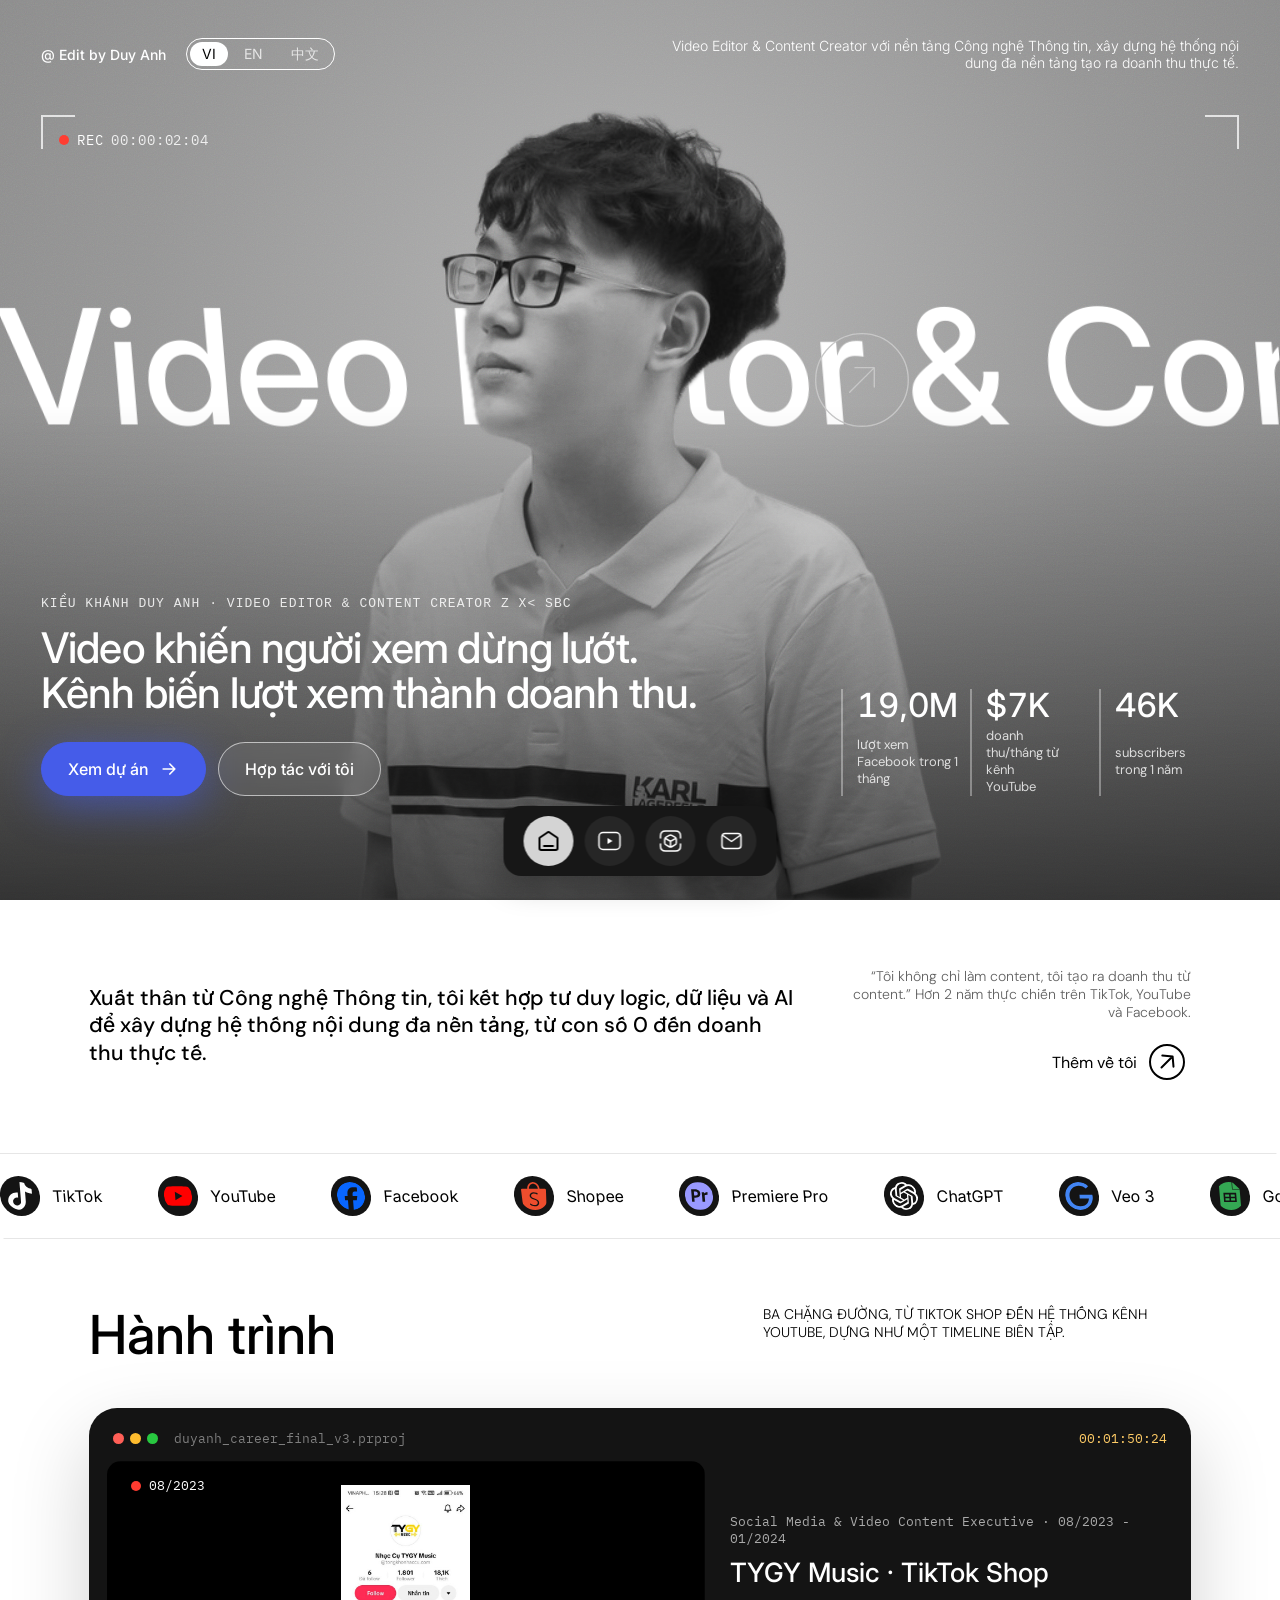
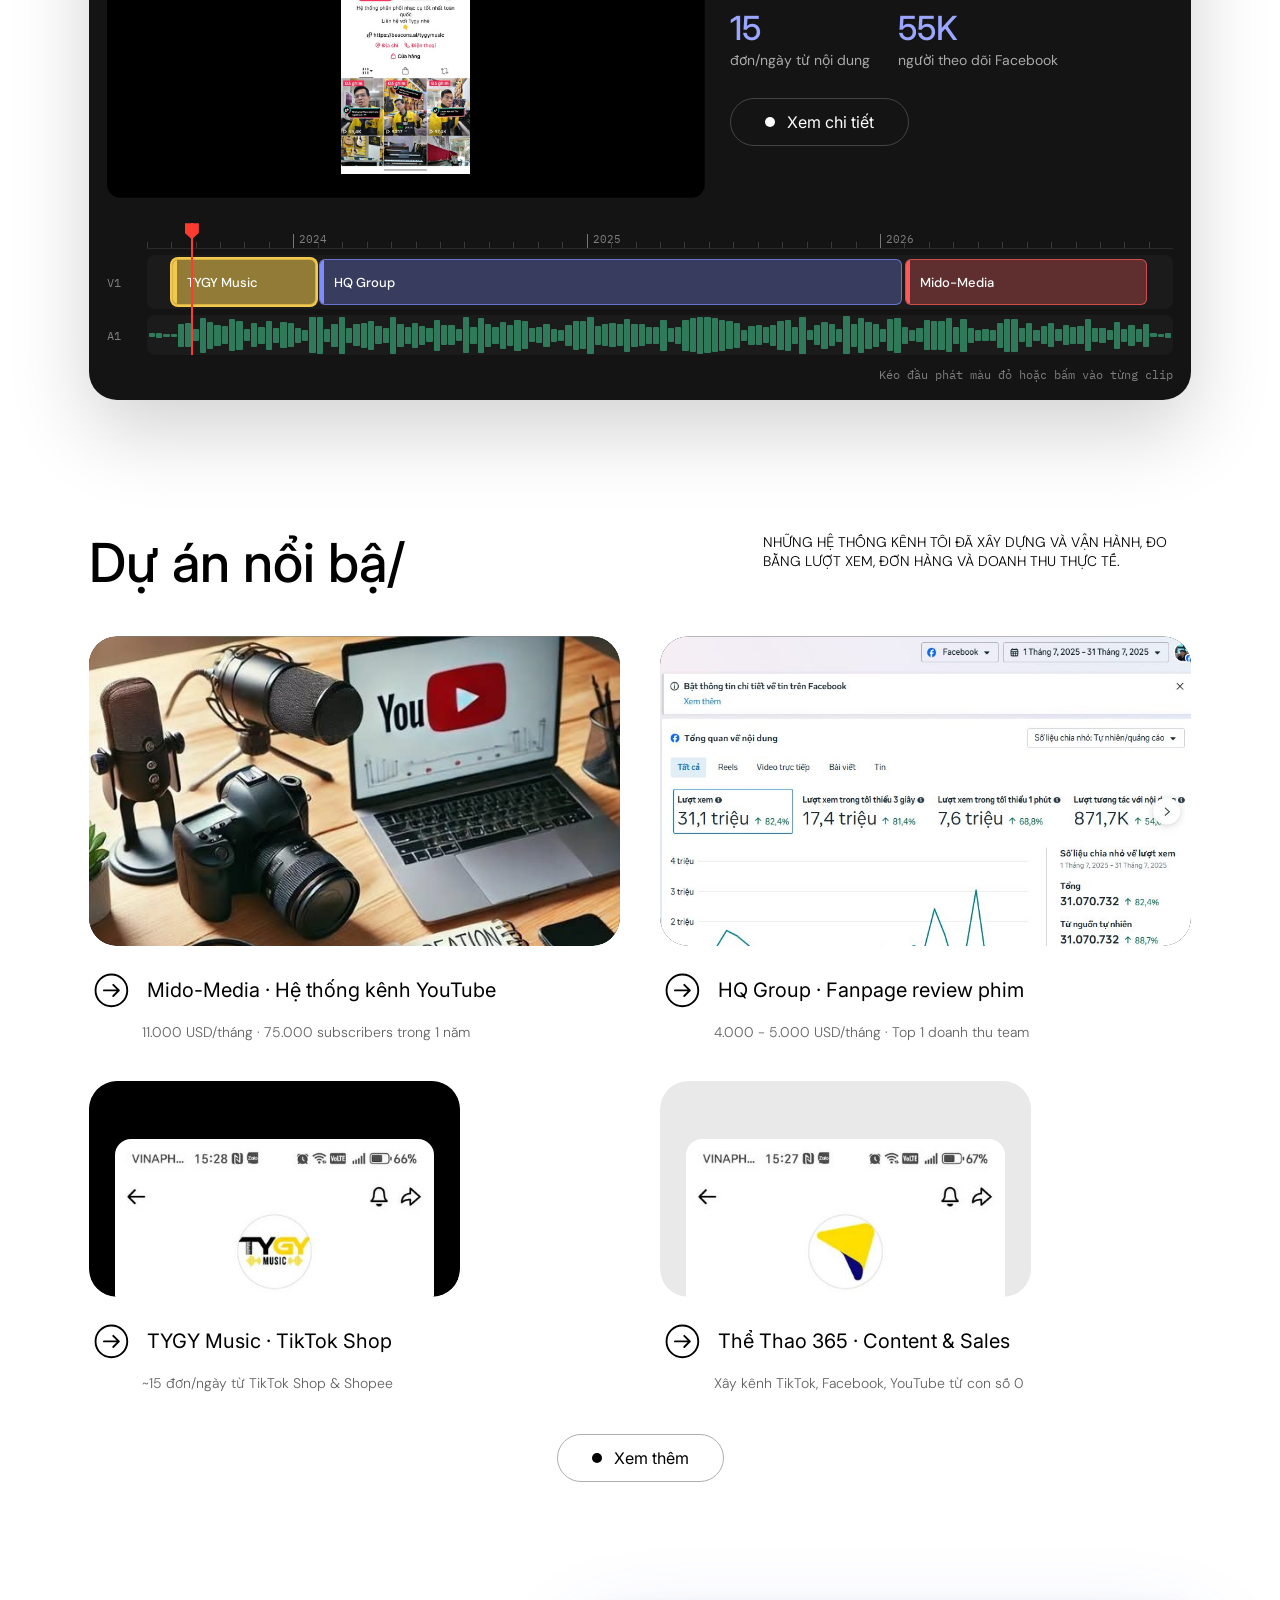
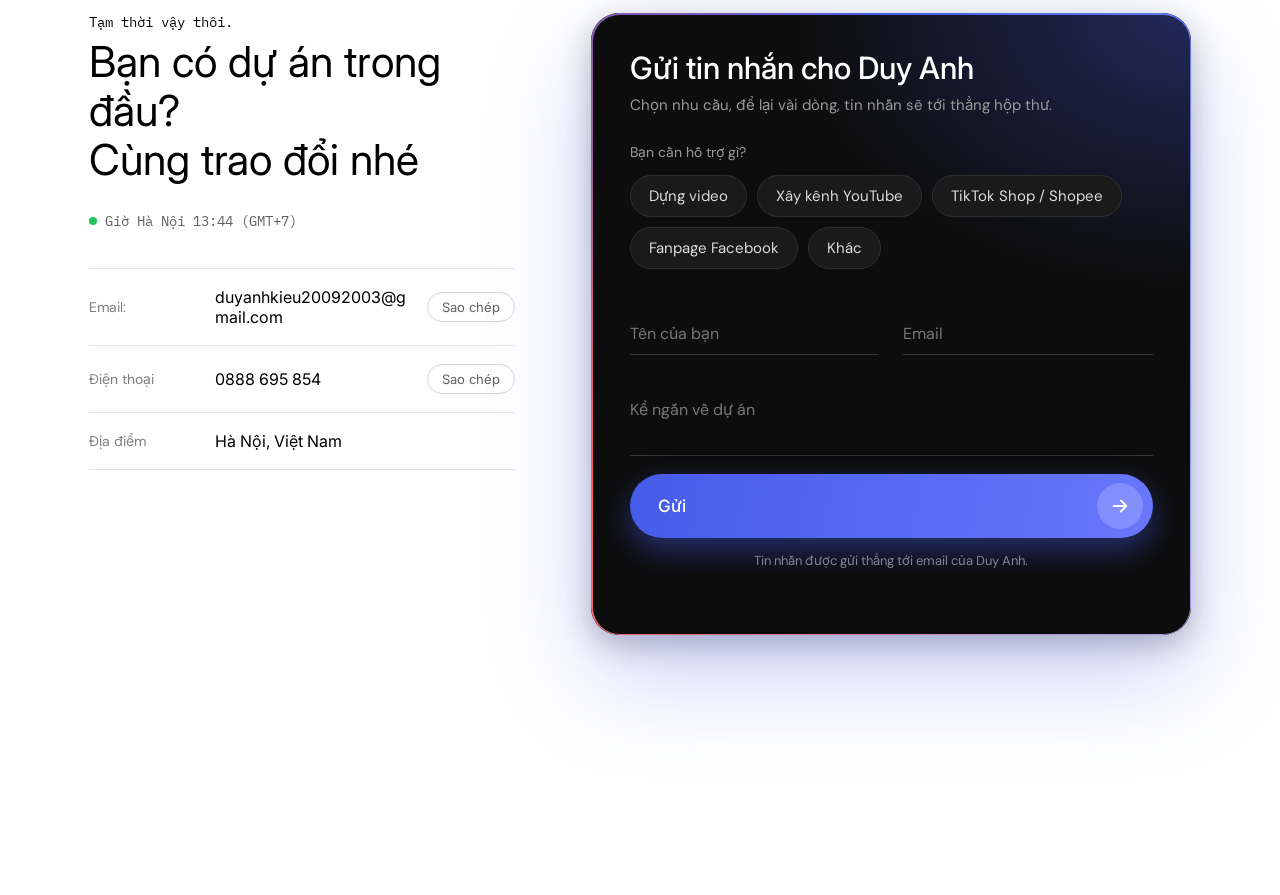
==== commit 02d6dc6d: "Point canonical and sitemap URLs to 2kda.github.io" ====
--- a/index.html
+++ b/index.html
@@ -5,20 +5,20 @@
   <meta name="viewport" content="width=device-width, initial-scale=1">
   <title>Kiều Khánh Duy Anh | Video Editor &amp; Content Creator tại Hà Nội</title>
   <meta name="description" content="Kiều Khánh Duy Anh, Video Editor &amp; Content Creator tại Hà Nội. Dựng video ngắn TikTok, YouTube, Facebook và xây hệ thống kênh: 31,1 triệu lượt xem/tháng, <meta name="description" content="1K doanh thu/tháng."description" content="1K doanh thu/tháng.">
-  <link rel="canonical" href="https://htrduc.github.io/duyanh-portfolio/">
-  <link rel="alternate" hreflang="vi" href="https://htrduc.github.io/duyanh-portfolio/">
-  <link rel="alternate" hreflang="en" href="https://htrduc.github.io/duyanh-portfolio/?lang=en">
-  <link rel="alternate" hreflang="zh-Hans" href="https://htrduc.github.io/duyanh-portfolio/?lang=zh">
-  <link rel="alternate" hreflang="x-default" href="https://htrduc.github.io/duyanh-portfolio/">
+  <link rel="canonical" href="https://2kda.github.io/duy-anh-porfolio/">
+  <link rel="alternate" hreflang="vi" href="https://2kda.github.io/duy-anh-porfolio/">
+  <link rel="alternate" hreflang="en" href="https://2kda.github.io/duy-anh-porfolio/?lang=en">
+  <link rel="alternate" hreflang="zh-Hans" href="https://2kda.github.io/duy-anh-porfolio/?lang=zh">
+  <link rel="alternate" hreflang="x-default" href="https://2kda.github.io/duy-anh-porfolio/">
   <meta name="author" content="Kiều Khánh Duy Anh">
   <meta name="theme-color" content="#0b0b0b">
   <link rel="icon" href="favicon.svg" type="image/svg+xml">
   <meta property="og:type" content="profile">
   <meta property="og:site_name" content="Kiều Khánh Duy Anh · Portfolio">
-  <meta property="og:url" content="https://htrduc.github.io/duyanh-portfolio/">
+  <meta property="og:url" content="https://2kda.github.io/duy-anh-porfolio/">
   <meta property="og:title" content="Kiều Khánh Duy Anh | Video Editor &amp; Content Creator tại Hà Nội">
   <meta property="og:description" content="Kiều Khánh Duy Anh, Video Editor &amp; Content Creator tại Hà Nội. Dựng video ngắn TikTok, YouTube, Facebook và xây hệ thống kênh: 31,1 triệu lượt xem/tháng, <meta property="og:description" content="1K doanh thu/tháng."og:description" content="1K doanh thu/tháng.">
-  <meta property="og:image" content="https://htrduc.github.io/duyanh-portfolio/assets/img/og.jpg">
+  <meta property="og:image" content="https://2kda.github.io/duy-anh-porfolio/assets/img/og.jpg">
   <meta property="og:image:width" content="1200">
   <meta property="og:image:height" content="630">
   <meta property="og:locale" content="vi_VN">
@@ -37,8 +37,8 @@
     "alternateName": "Kieu Khanh Duy Anh",
     "jobTitle": "Video Editor & Content Creator",
     "description": "Video Editor & Content Creator tại Hà Nội: dựng video ngắn TikTok, YouTube, Facebook và xây hệ thống kênh tạo doanh thu.",
-    "url": "https://htrduc.github.io/duyanh-portfolio/",
-    "image": "https://htrduc.github.io/duyanh-portfolio/assets/img/og.jpg",
+    "url": "https://2kda.github.io/duy-anh-porfolio/",
+    "image": "https://2kda.github.io/duy-anh-porfolio/assets/img/og.jpg",
     "email": "mailto:duyanhkieu20092003@gmail.com",
     "address": { "@type": "PostalAddress", "addressLocality": "Hà Nội", "addressCountry": "VN" },
     "knowsLanguage": ["vi", "en", "zh"],
